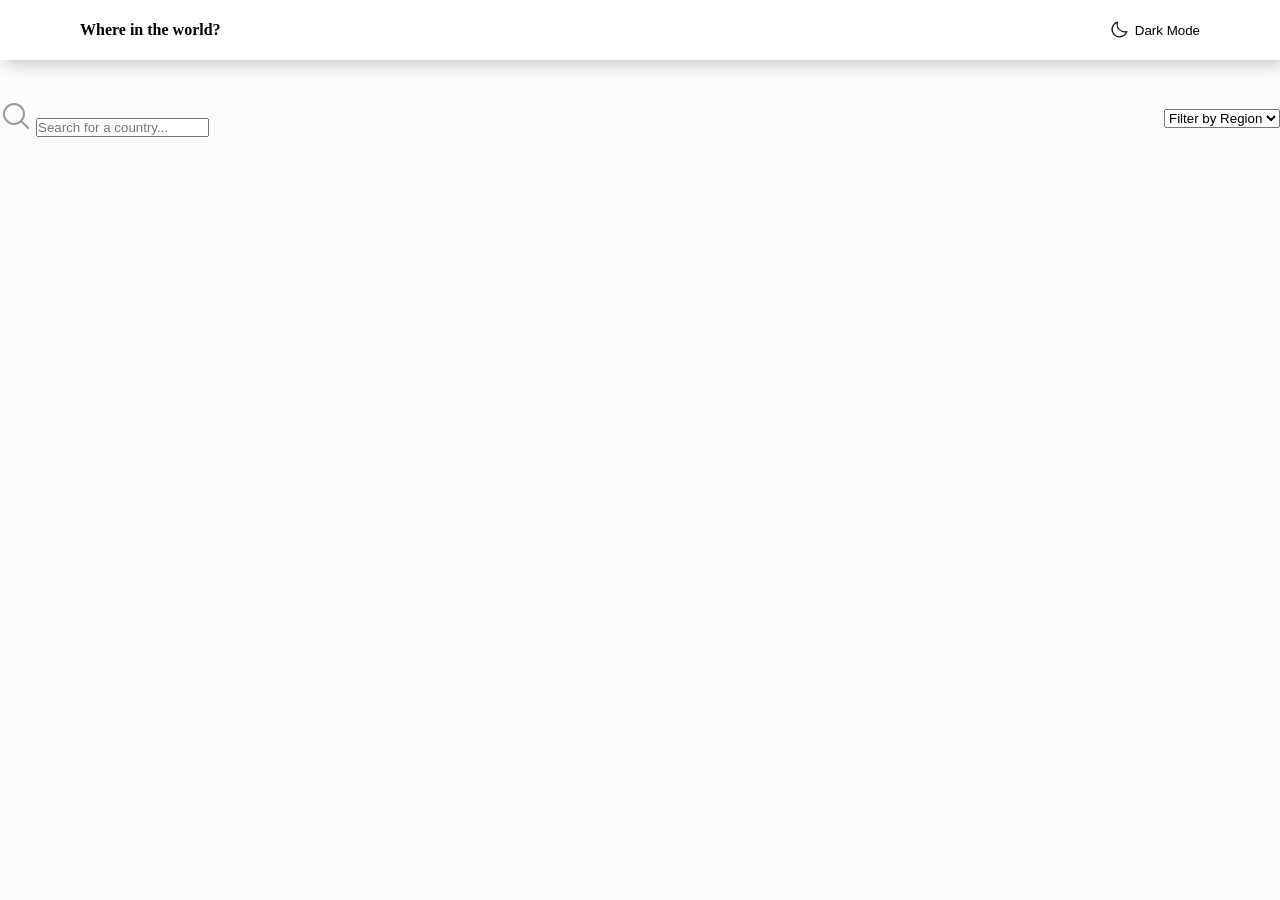
==== index.html @ cac48118 "first commit" ====
<!DOCTYPE html>
<html lang="en">
<head>
    <meta charset="UTF-8">
    <meta name="viewport" content="width=device-width, initial-scale=1.0">
    <link rel="stylesheet" href="styles.css">
    <title>Country Flag</title>
</head>
<body>
    <main class="main-container">
        <header class="header">
           <div class="logo">
            <p class="header-text">Where in the world?</p>
           </div> 

           <div class="toggle-btn-container">
           <button class="toggle-bg-btn">
            <img src="/assets/moon.svg" alt="Moon icon"
            class="moon-icon">
            <span>Dark Mode</span>
           </button>
            </div>
        </header>

        <section class="search-section">
            <div class="search-input">
                <img src="/assets/search-icon.svg" alt="search icon">
                <input type="text" placeholder="Search for a country...">
            </div>

            <label for=""></label>
            <select name="" id=""> 
            <option value="filter">Filter by Region</option>
             <option value="Africa">Africa</option>
            <option value="America">America</option>
            <option value="Asia">Asia</option>
            <option value="Europe">Europe</option>
            <option value="Oceanic">Oceanic</option>
            </select>
        </section>

    <section class="display-country">
        <div class="country">

        </div>
        <div class="country">
        
        </div>
        <div class="country">
        
        </div>
        <div class="country">
        
        </div>
    </section>
    </main>


    <script src="script.js"></script>
</body>
</html>
---- styles.css ----
* {
    margin: 0;
    padding: 0;
    box-sizing: border-box;
}

/* @import url('https://fonts.googleapis.com/css2?family=Nunito+Sans:ital,opsz,wght@0,6..12,200..1000;1,6..12,200..1000&display=swap'); */


:root {
   --Blue900-DarkModeElements: hsl(209, 23%, 22%);
   --Blue950-DarkModeBackground: hsl(207, 26%, 17%);
   --Grey950LightModeText: hsl(200, 15%, 8%);
   --Grey400LightModeInput: hsl(0, 0%, 50%);
   --Grey50LightModeBackground: hsl(0, 0%, 99%);
   --WhiteDarkModeTextLightModeElements: hsl(0, 0%, 100%);
   --HomePageFontSize: 14px;
   --HomePageFontSize: 16px;
   --FontWeights1: 300;
    --FontWeights1: 300;
    --FontWeights1: 600;    
    --FontWeights1: 800;
     --MainFont: "Nunito Sans";
}

body {
    max-width: 1440px;
    width: 100%;
    background-color: var(--Grey50LightModeBackground)
}

.header {
    display: flex;
    justify-content: space-between;
    align-items: center;
    height: 60px;
    background-color: var(--WhiteDarkModeTextLightModeElements);
    box-shadow: 5px 5px 15px 0px rgba(0, 0, 0, 0.20);

}

.header-text {
    font-family: var(--MainFont);
    font-weight: bold;
    margin-left: 80px;
}

.toggle-bg-btn {
    background-color: transparent;
    border: none;
    display: flex;
    align-items: center;display: flex;
    align-items: center;
    gap: 6px;
    margin-right: 80px;
}

.moon-icon {
    width: 20px;
}

.search-section {
    display: flex;
    justify-content: space-between;
    align-items: center;
    margin-top: 40px;
}
/* 

[Font Awesome](https: //fontawesome.com)
    - [IcoMoon](https: //icomoon.io)
    - [Ionicons](https: //ionicons.com)
     Mobile: 375px 
     - Desktop: 144

*/
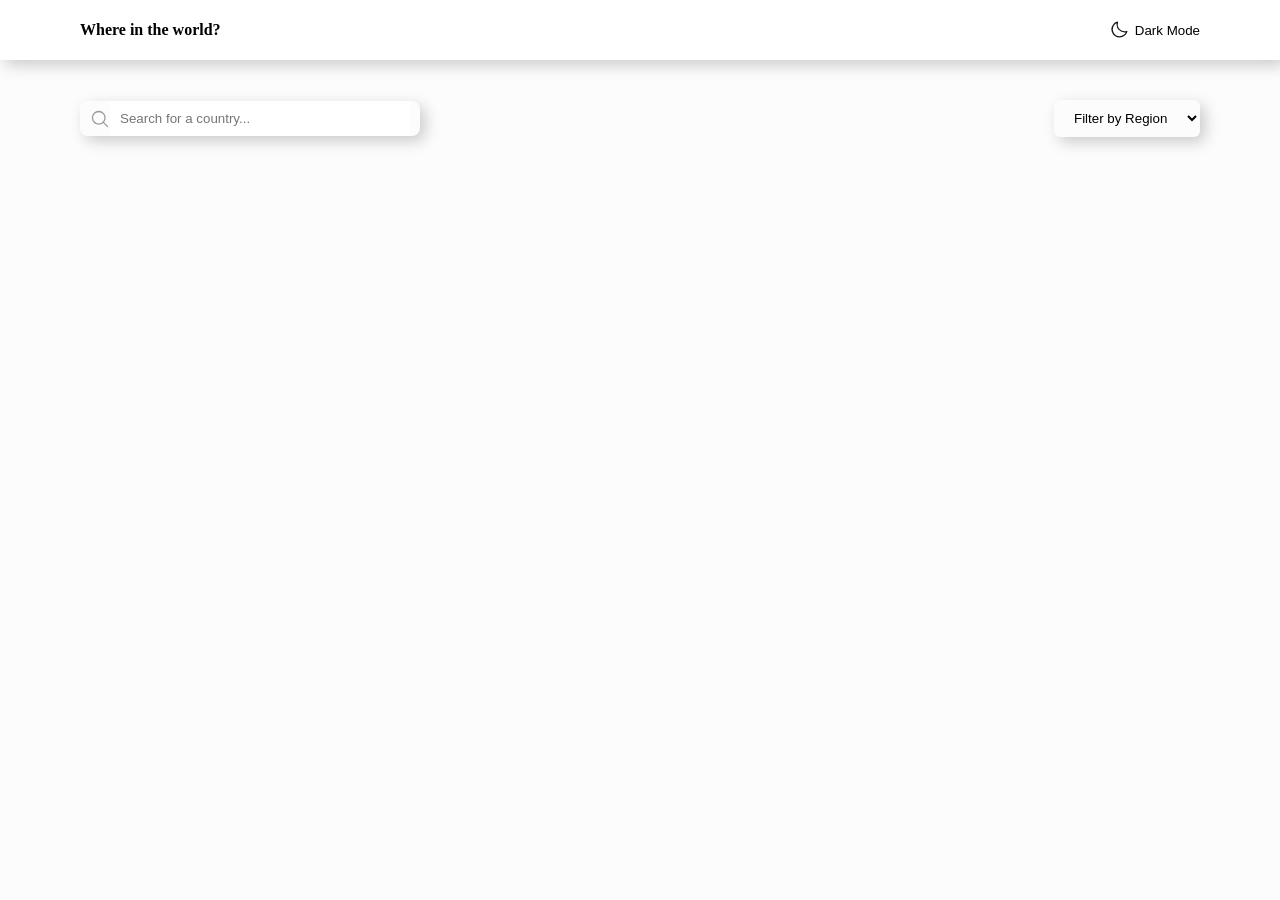
==== commit a2fa5754: "add styles to search input" ====
--- a/index.html
+++ b/index.html
@@ -28,8 +28,7 @@
                 <input type="text" placeholder="Search for a country...">
             </div>
 
-            <label for=""></label>
-            <select name="" id=""> 
+            <select name="country" id="select"> 
             <option value="filter">Filter by Region</option>
              <option value="Africa">Africa</option>
             <option value="America">America</option>
@@ -41,16 +40,16 @@
 
     <section class="display-country">
         <div class="country">
-
-        </div>
-        <div class="country">
         
         </div>
         <div class="country">
-        
+              
         </div>
         <div class="country">
-        
+      
+        </div>
+        <div class="country">
+  
         </div>
     </section>
     </main>
--- a/styles.css
+++ b/styles.css
@@ -26,7 +26,7 @@
 body {
     max-width: 1440px;
     width: 100%;
-    background-color: var(--Grey50LightModeBackground)
+    background-color: var(--Grey50LightModeBackground);
 }
 
 .header {
@@ -53,6 +53,7 @@
     align-items: center;
     gap: 6px;
     margin-right: 80px;
+    cursor: pointer;
 }
 
 .moon-icon {
@@ -64,13 +65,62 @@
     justify-content: space-between;
     align-items: center;
     margin-top: 40px;
+    margin: 40px 80px;
+}
+
+.search-input {
+    background-color: var(--Grey50LightModeBackground);
+    display: flex;
+    align-items: center;
+    padding: 0 10px;
+    box-shadow: 5px 5px 15px 0px rgba(0, 0, 0, 0.20);
+    border-radius: 8px;
+    border: none;
+}
+
+.search-input:active {
+    outline: none;
+    background: transparent;
+    box-shadow: none;
+}
+
+.search-input > input {
+    border: none;
+    padding: 10px;
+    min-width: 300px;
+    width: 100%;
+}
+
+.search-input > img {
+   width: 20px;
+}
+
+#select {
+    background-color: var(--Grey50LightModeBackground);
+    border: none;
+    padding: 10px 16px;
+    box-shadow: 5px 5px 15px 0px rgba(0, 0, 0, 0.20);
+    border-radius: 6px;
+}
+
+.display-country {
+    display: grid;
+    grid-template-columns: repeat(4 , 1fr);
+    gap: 40px;
+    margin: 40px 80px;
+}
+
+.country {
+    background-color: blue;
+    width: fit-content;
+    height: fit-content;
+    box-shadow: 5px 5px 15px 0px rgba(0, 0, 0, 0.20);
 }
 /* 
 
-[Font Awesome](https: //fontawesome.com)
-    - [IcoMoon](https: //icomoon.io)
-    - [Ionicons](https: //ionicons.com)
+
+
      Mobile: 375px 
-     - Desktop: 144
+
 
 */
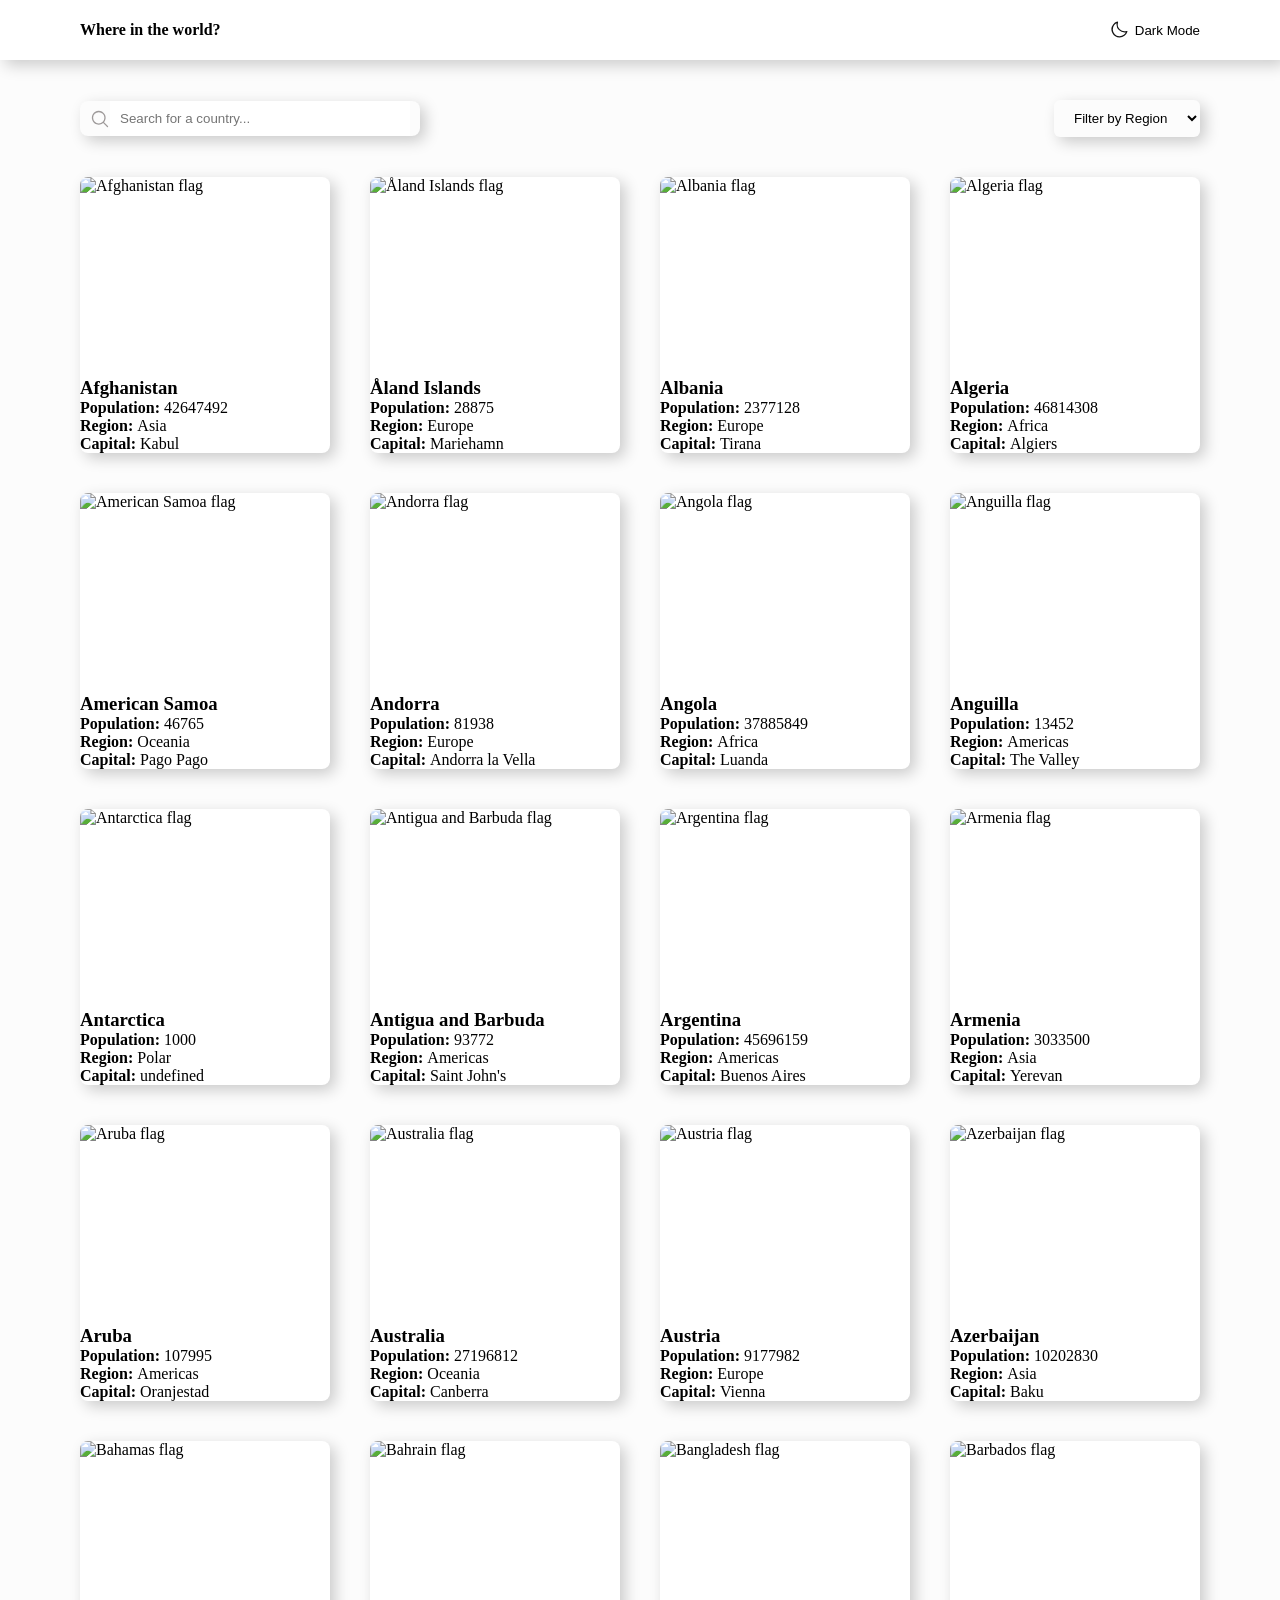
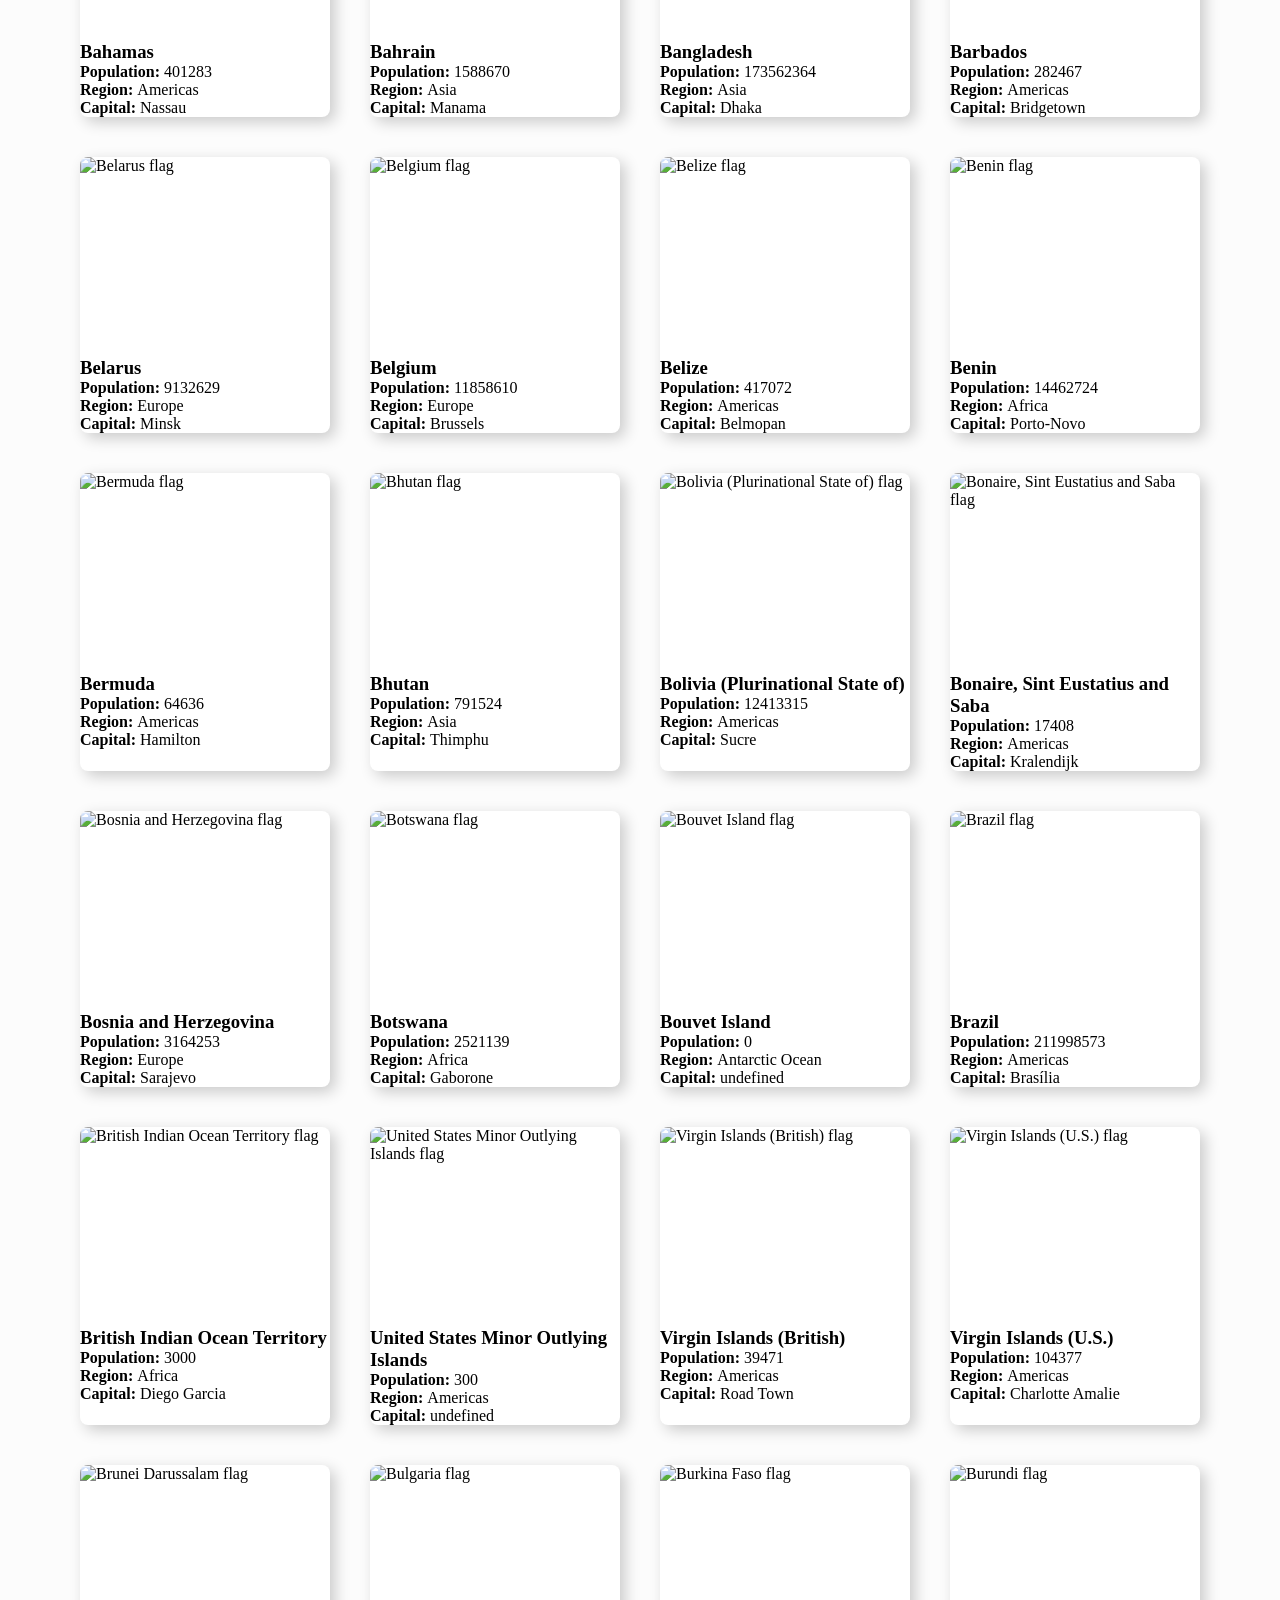
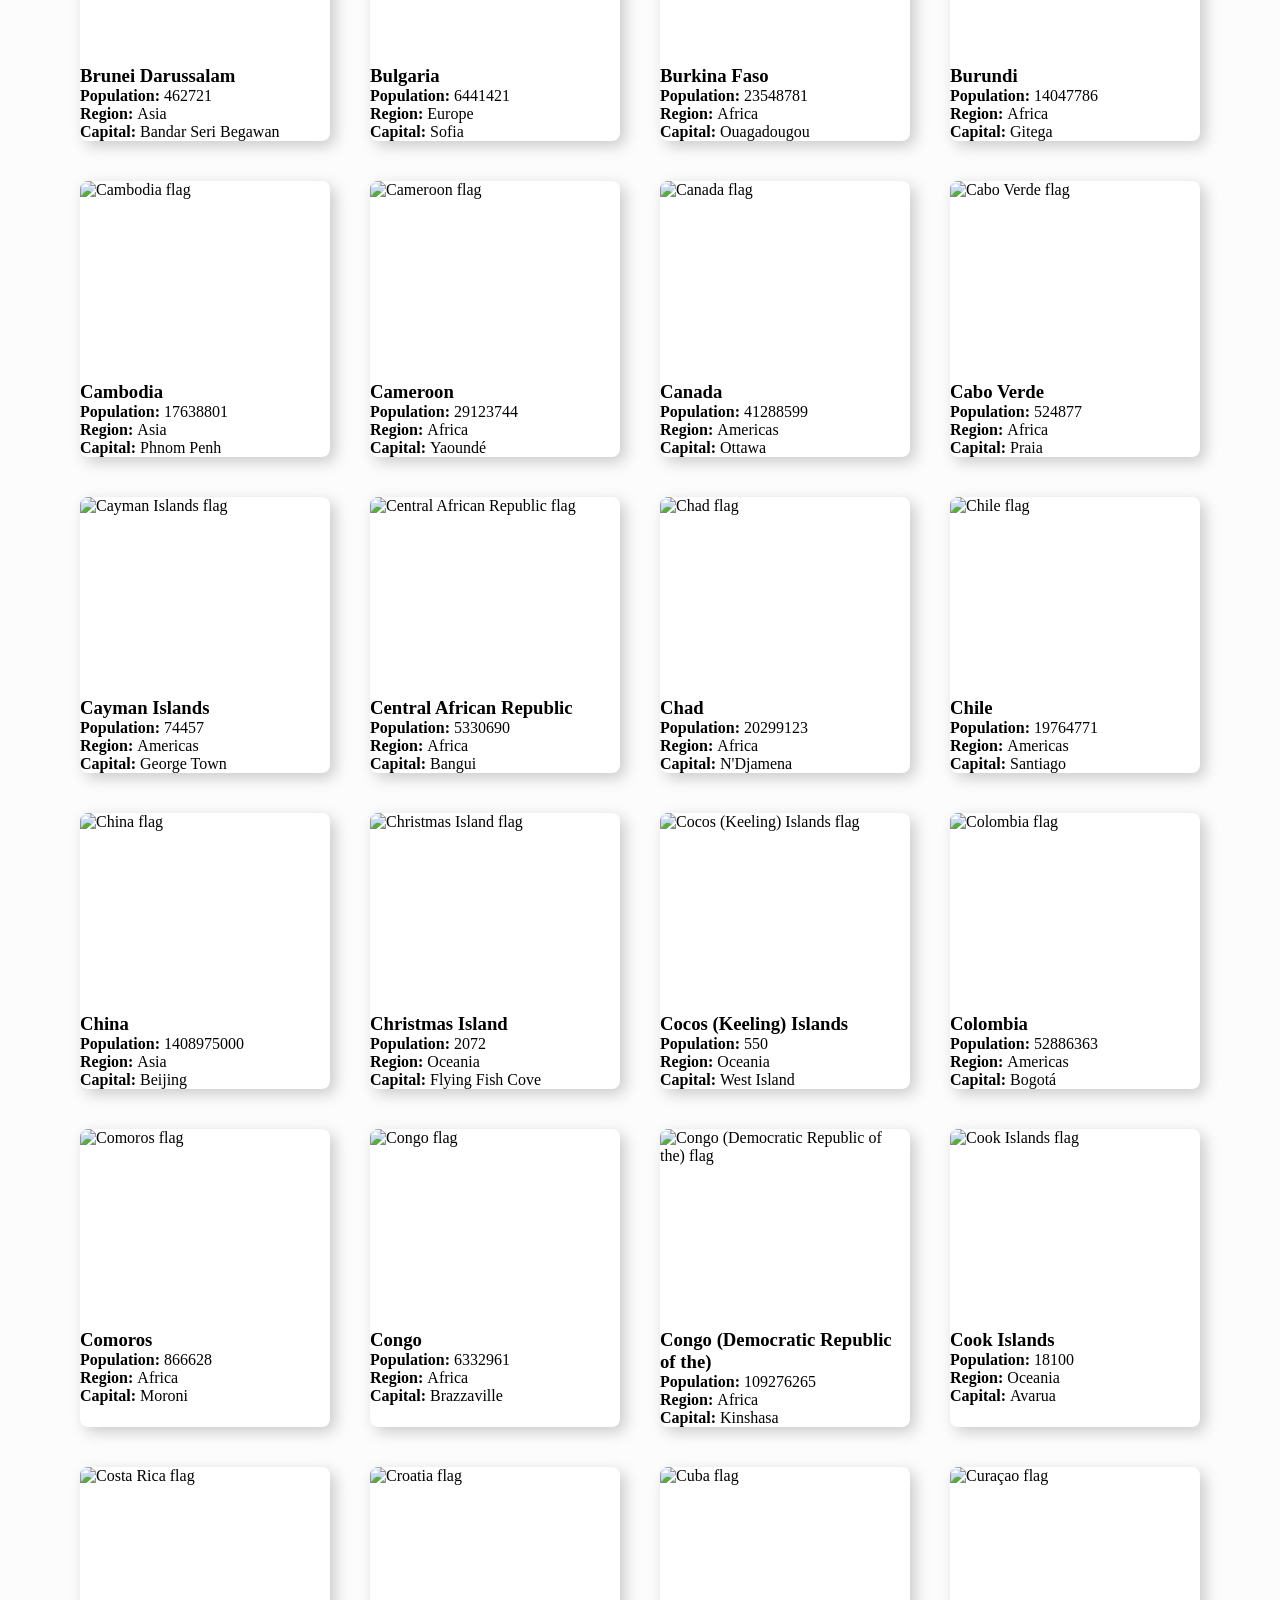
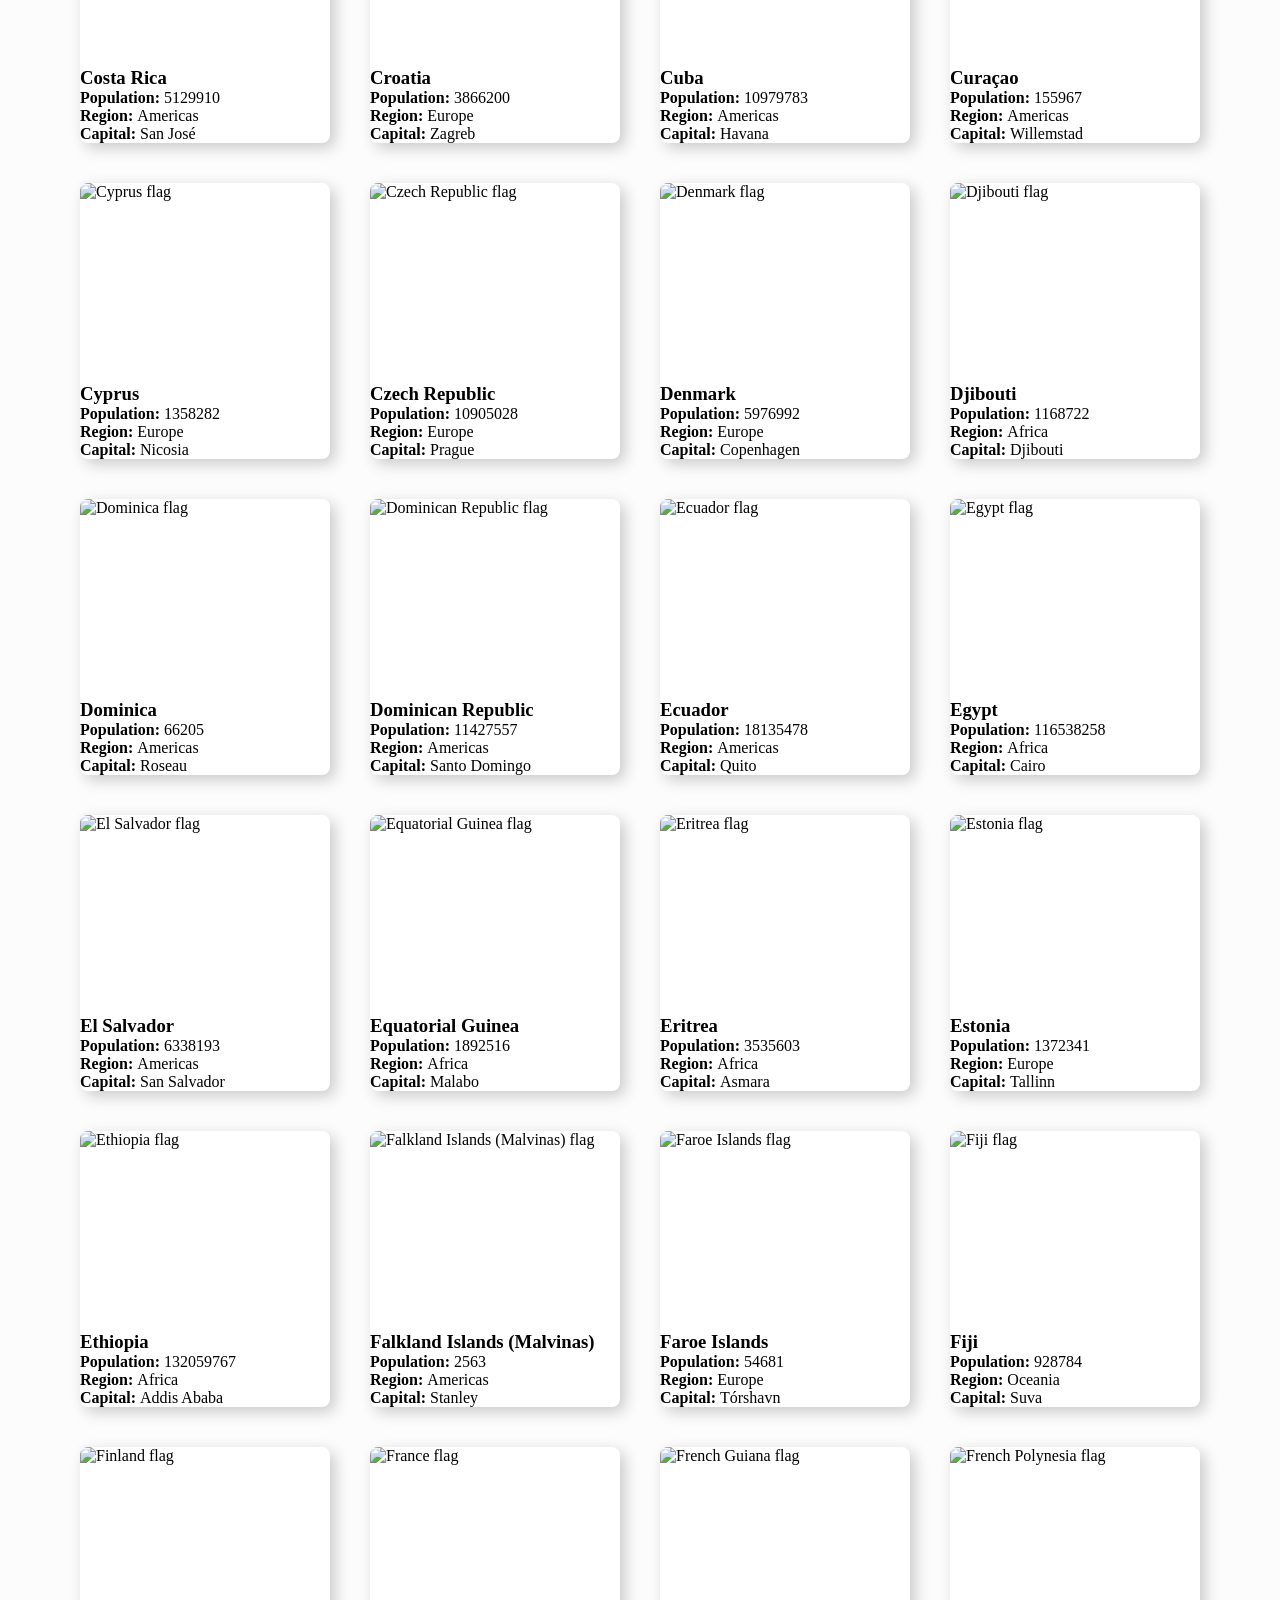
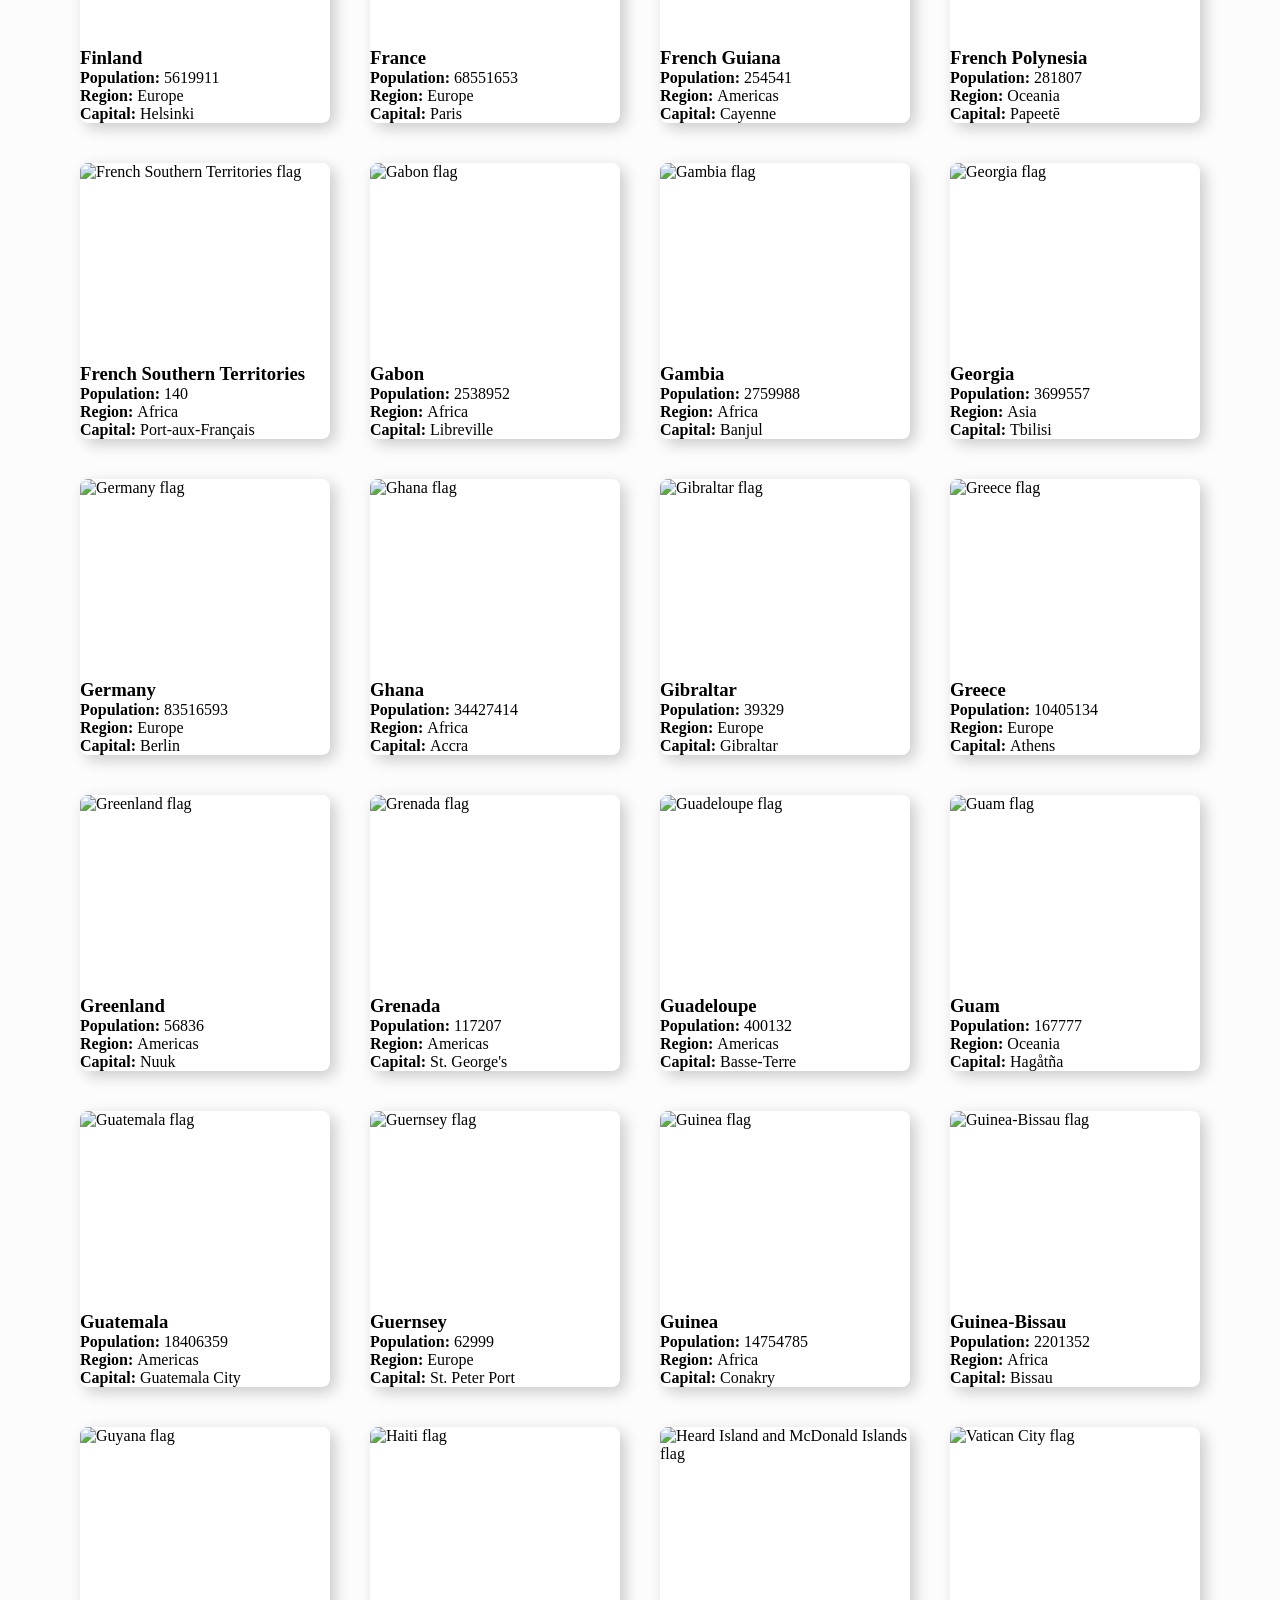
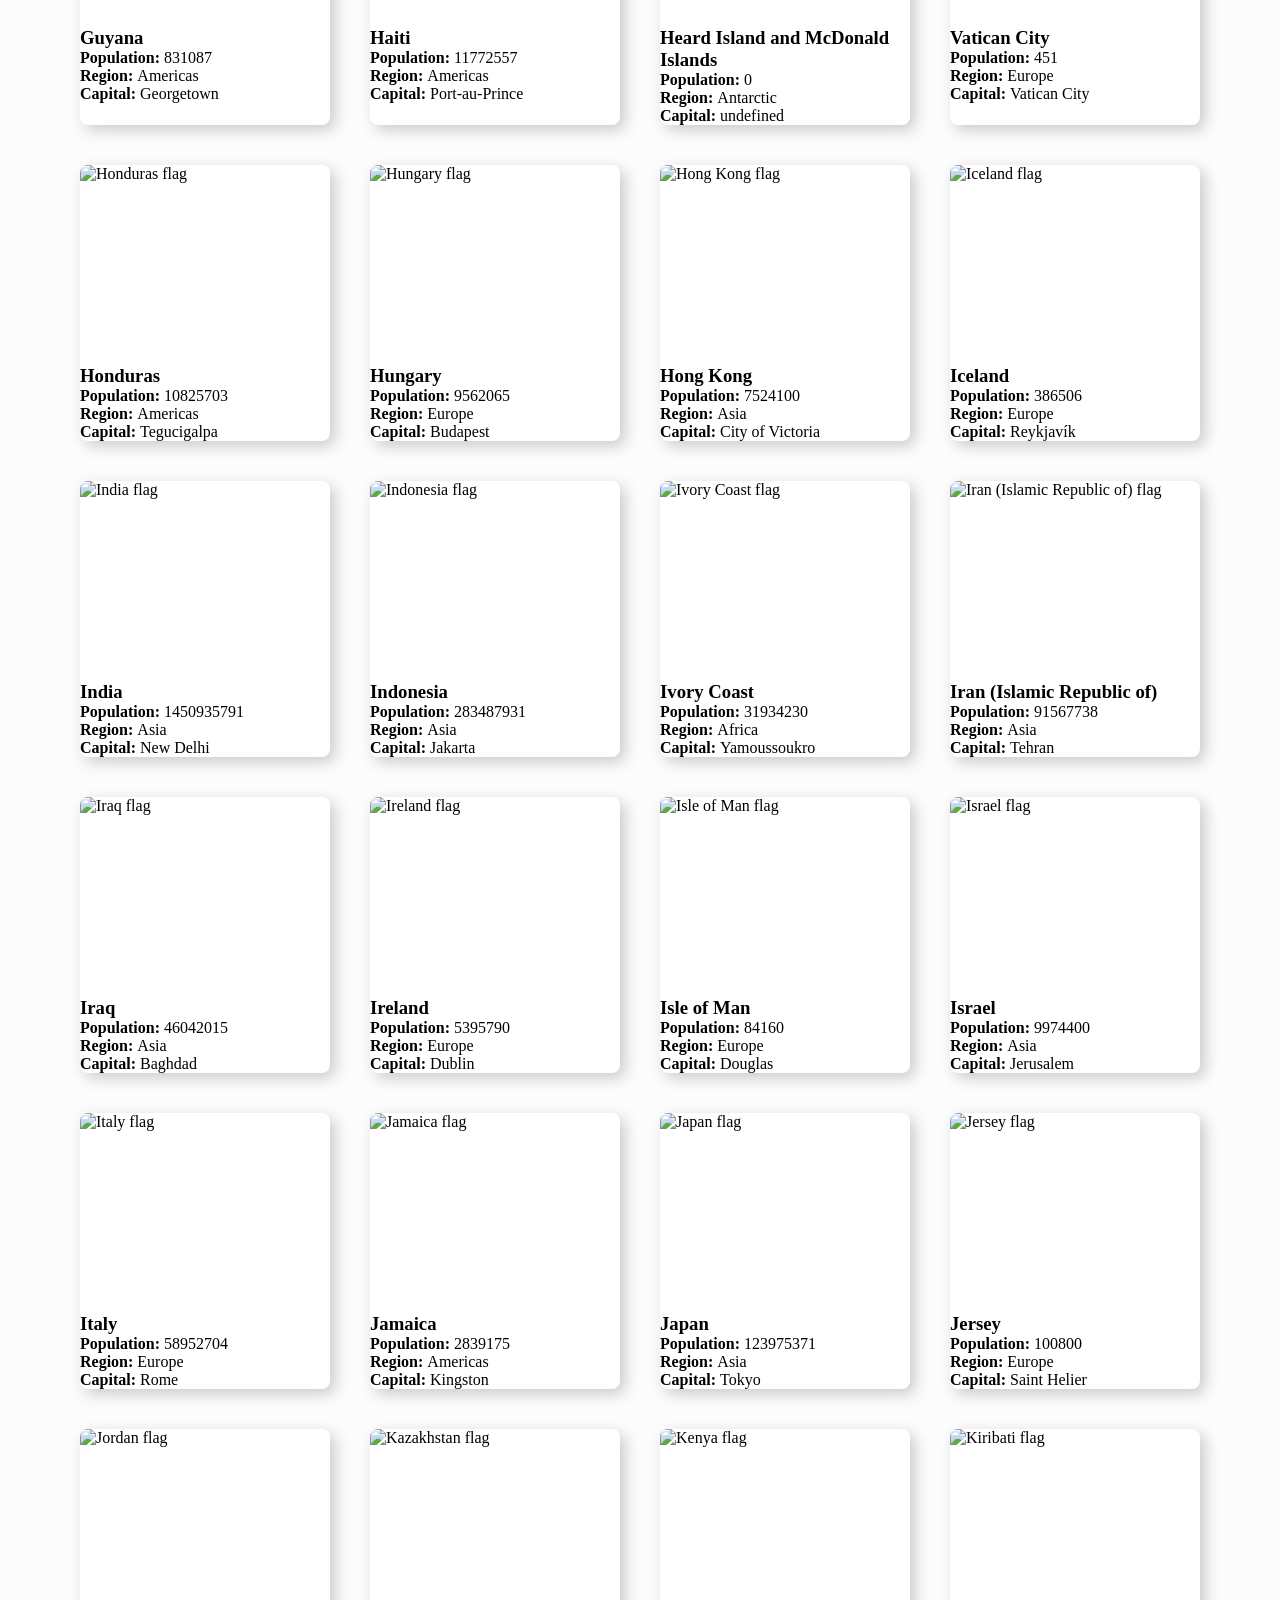
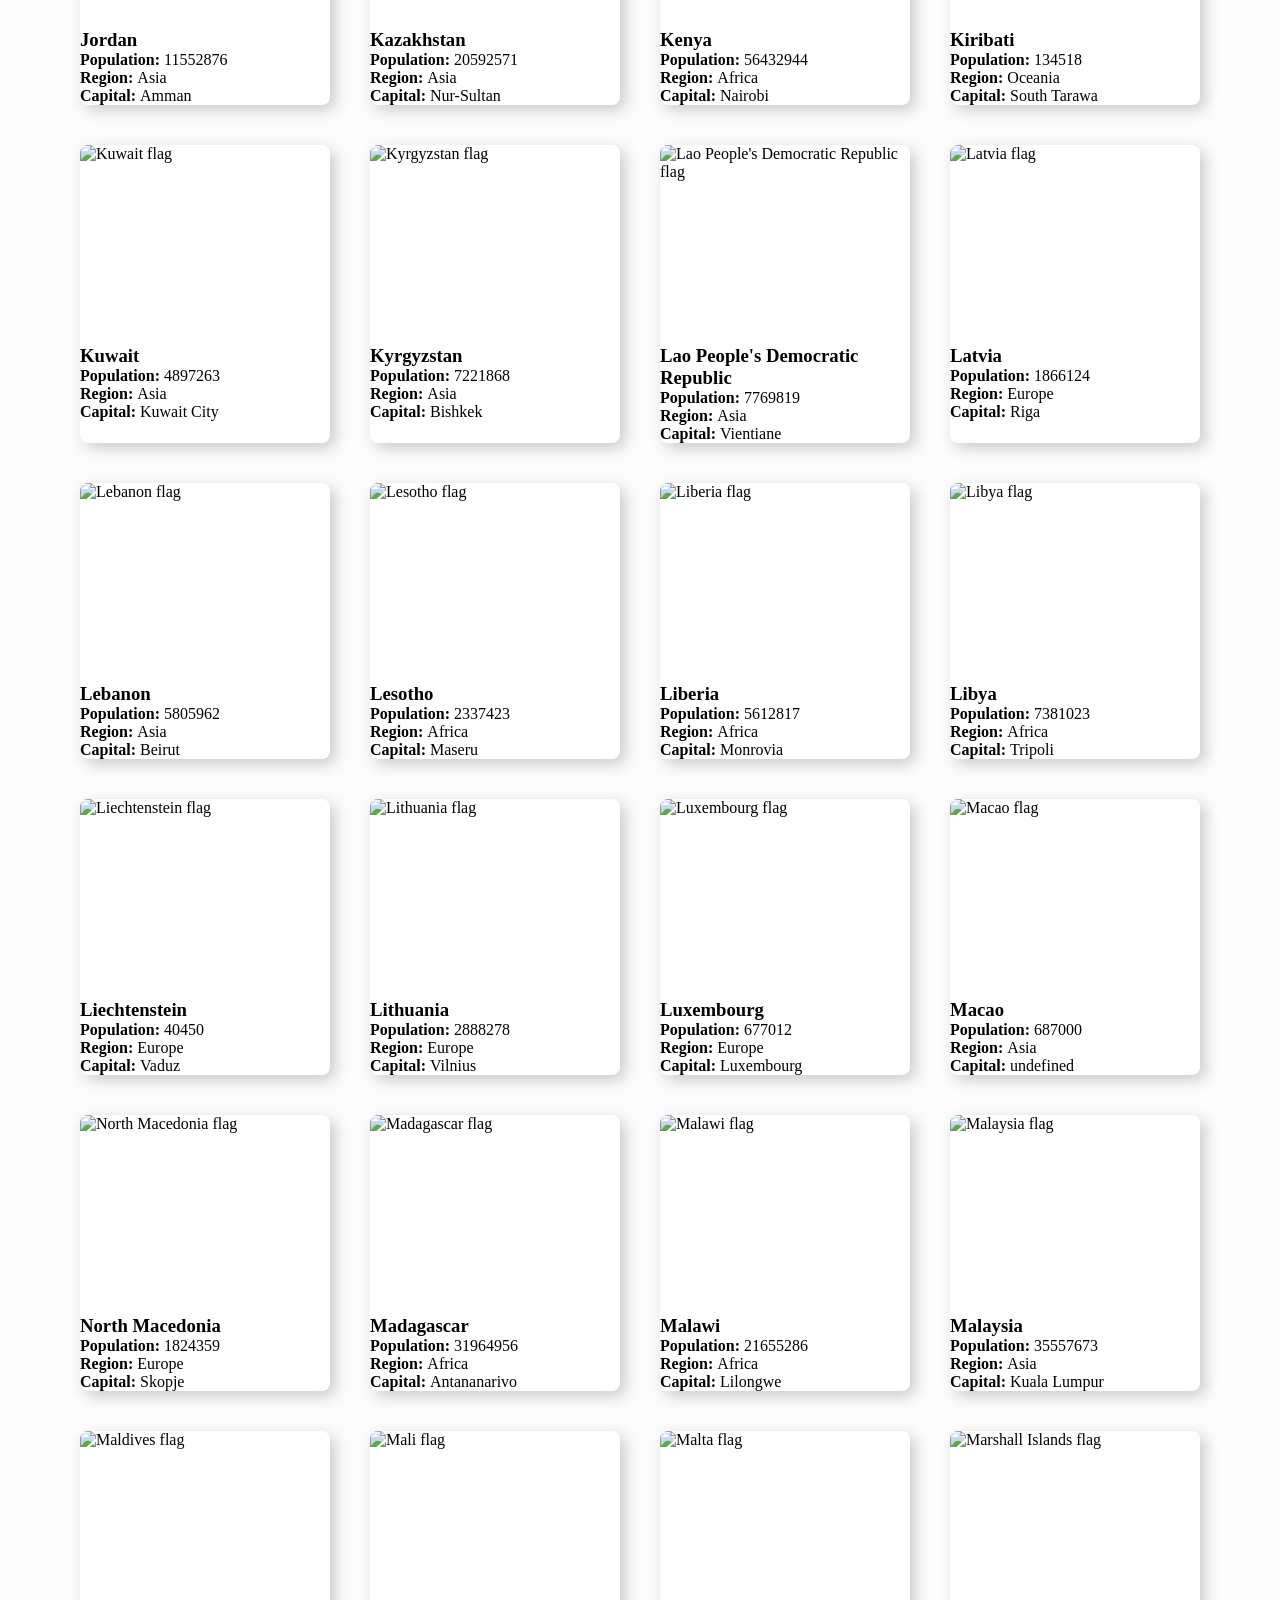
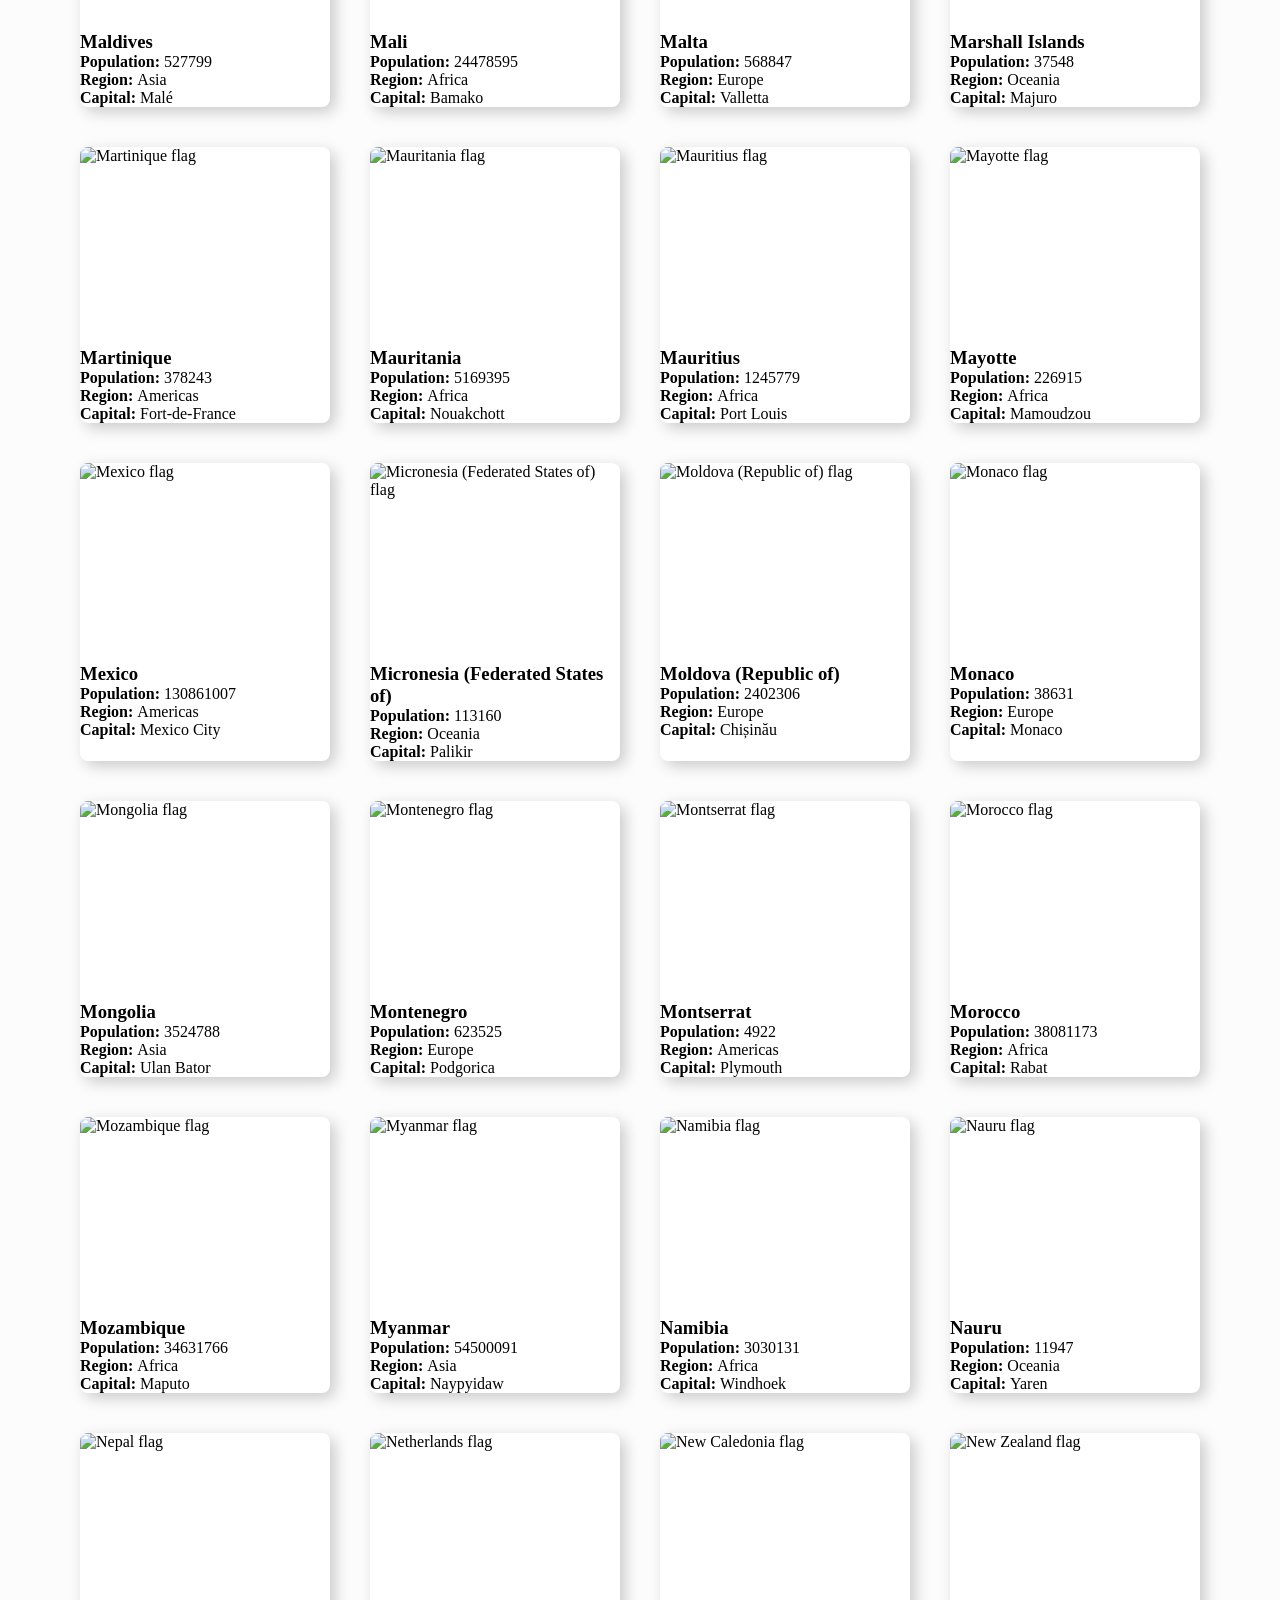
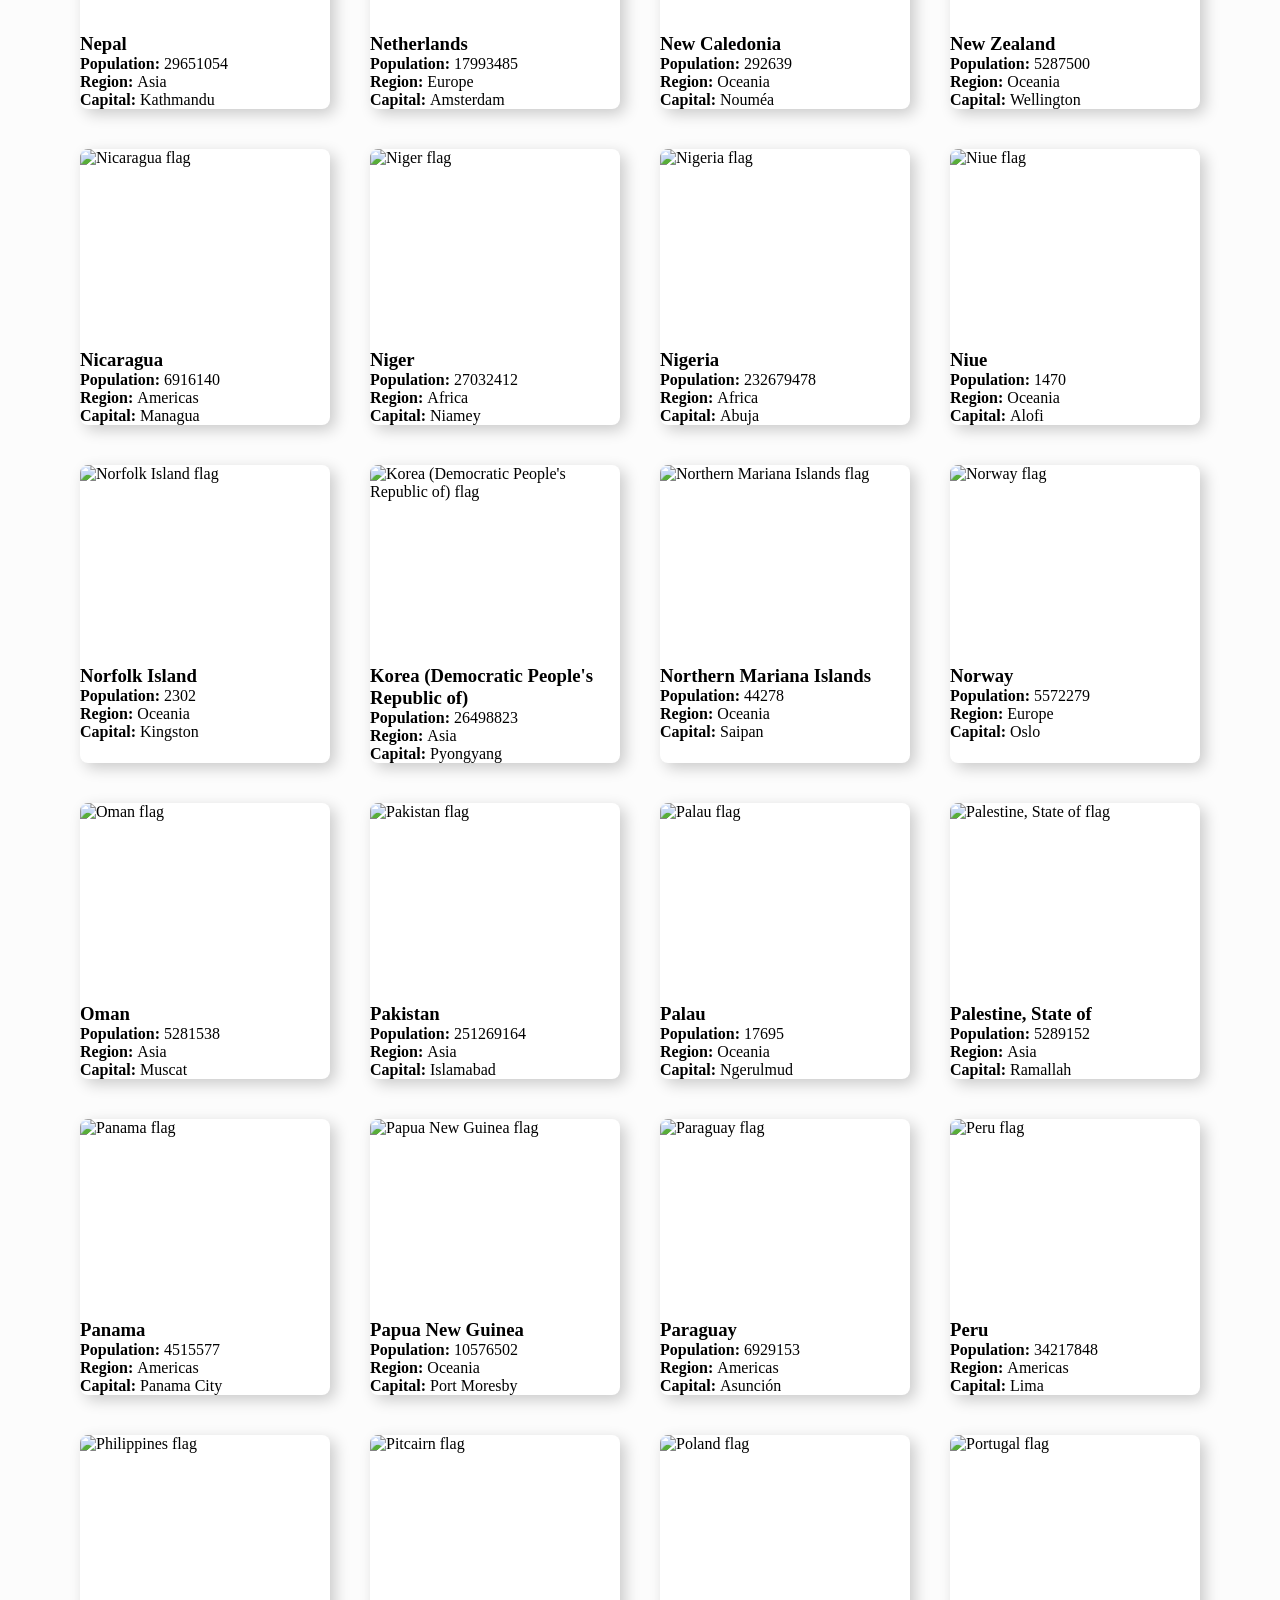
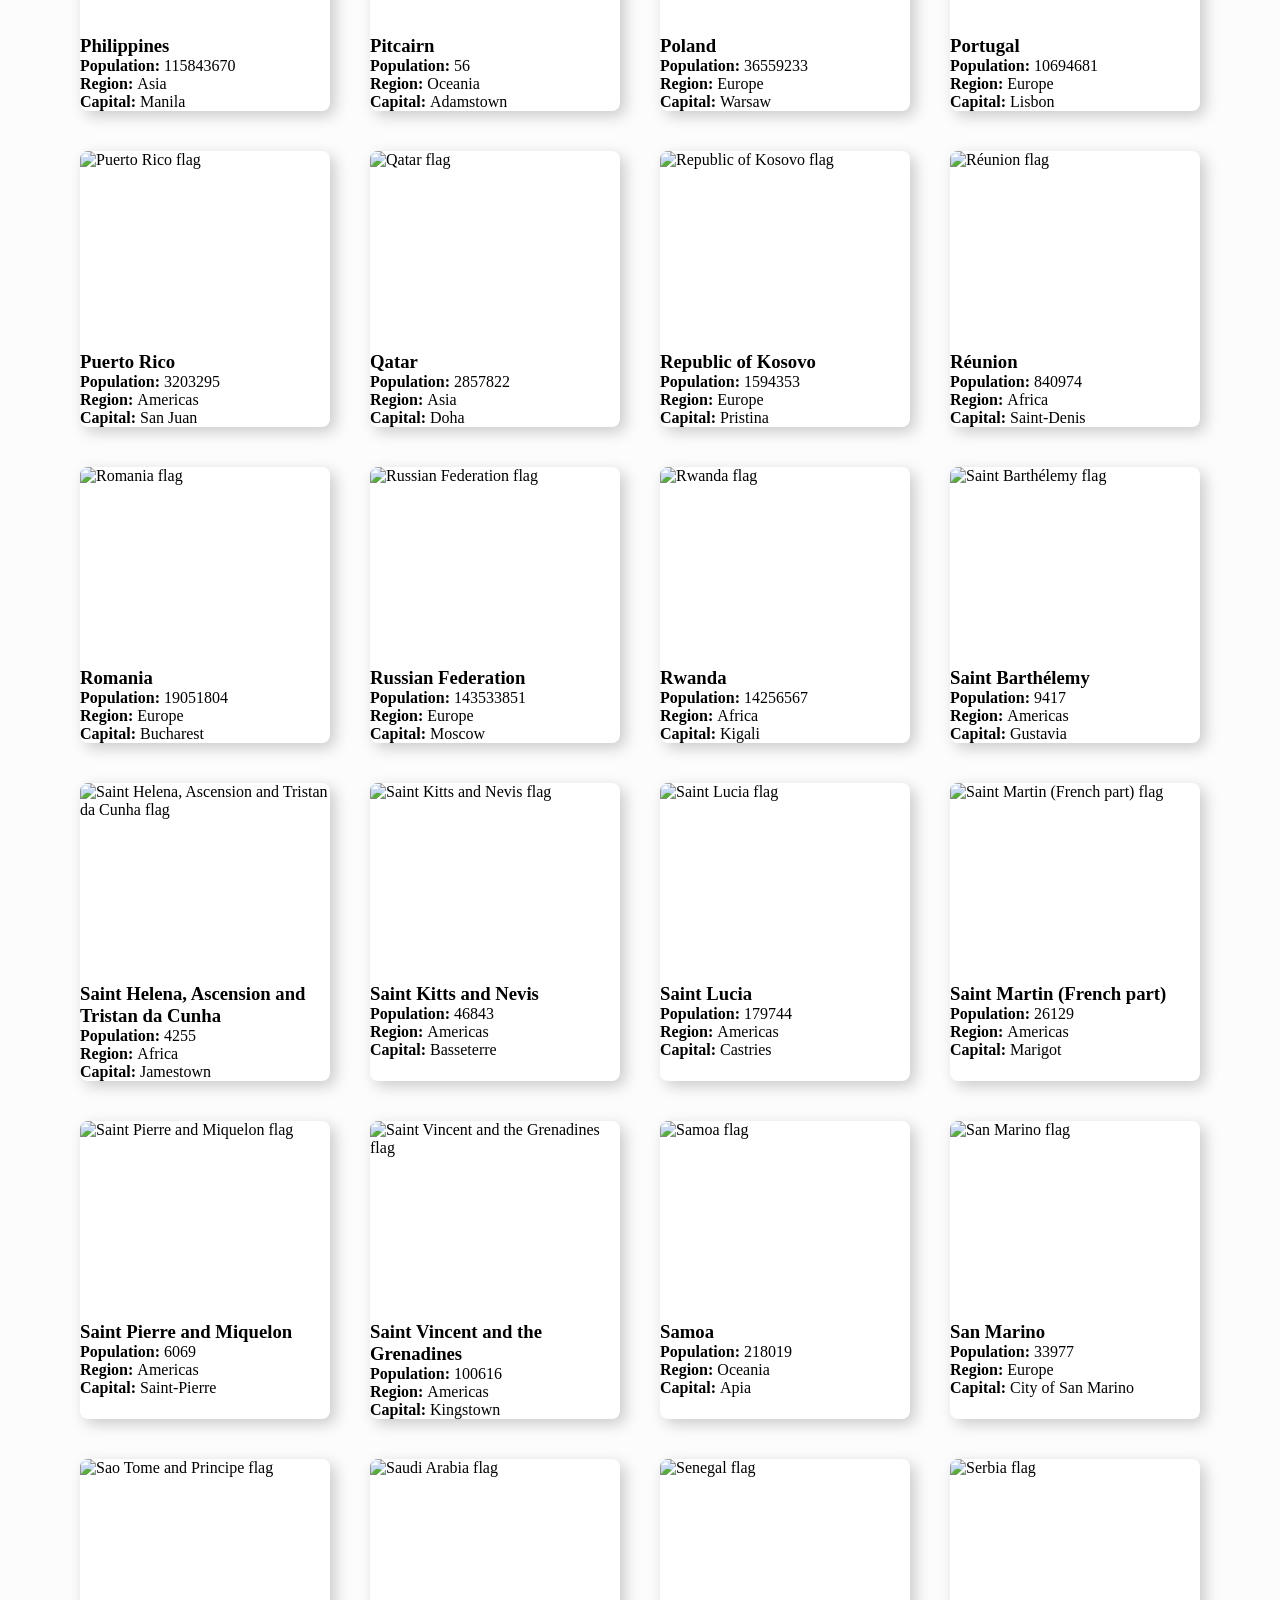
==== commit 82f6326a: "implement filter functionality but has few bug" ====
--- a/index.html
+++ b/index.html
@@ -23,12 +23,12 @@
         </header>
 
         <section class="search-section">
-            <div class="search-input">
+            <div class="search-input-container">
                 <img src="/assets/search-icon.svg" alt="search icon">
-                <input type="text" placeholder="Search for a country...">
+                <input type="text" class="search-input" placeholder="Search for a country...">
             </div>
 
-            <select name="country" id="select"> 
+        <select name="country" id="region-select" class="region-select"> 
             <option value="filter">Filter by Region</option>
              <option value="Africa">Africa</option>
             <option value="America">America</option>
@@ -39,22 +39,11 @@
         </section>
 
     <section class="display-country">
-        <div class="country">
-        
-        </div>
-        <div class="country">
-              
-        </div>
-        <div class="country">
-      
-        </div>
-        <div class="country">
-  
-        </div>
+       
     </section>
     </main>
 
 
-    <script src="script.js"></script>
+    <script type="module" src="script.js"></script>
 </body>
 </html>
--- a/styles.css
+++ b/styles.css
@@ -23,6 +23,13 @@
      --MainFont: "Nunito Sans";
 }
 
+.dark-mode {
+    --Blue900-DarkModeElements: hsl(209, 23%, 22%);
+   background-color: var(--Blue950-DarkModeBackground);
+   color: var(--WhiteDarkModeTextLightModeElements)
+}
+
+
 body {
     max-width: 1440px;
     width: 100%;
@@ -43,6 +50,7 @@
     font-family: var(--MainFont);
     font-weight: bold;
     margin-left: 80px;
+    color: var();
 }
 
 .toggle-bg-btn {
@@ -68,7 +76,7 @@
     margin: 40px 80px;
 }
 
-.search-input {
+.search-input-container {
     background-color: var(--Grey50LightModeBackground);
     display: flex;
     align-items: center;
@@ -84,37 +92,56 @@
     box-shadow: none;
 }
 
-.search-input > input {
+.search-input-container > input {
     border: none;
     padding: 10px;
     min-width: 300px;
     width: 100%;
 }
 
-.search-input > img {
+.search-input-container > img {
    width: 20px;
 }
 
-#select {
+.region-select {
     background-color: var(--Grey50LightModeBackground);
     border: none;
     padding: 10px 16px;
     box-shadow: 5px 5px 15px 0px rgba(0, 0, 0, 0.20);
     border-radius: 6px;
+    webkit-appearance: none;
+    moz-appearance: none;
+    /* appearance: none; */
+
 }
 
-.display-country {
+.display-country{
     display: grid;
     grid-template-columns: repeat(4 , 1fr);
     gap: 40px;
     margin: 40px 80px;
 }
 
-.country {
-    background-color: blue;
-    width: fit-content;
-    height: fit-content;
+.countries-result {
+    border-radius: 8px;
+    max-width: 300px;
+    width: 100%;
+    max-height: fit-content;
+    overflow: hidden;
+    background-color: var(--WhiteDarkModeTextLightModeElements);
     box-shadow: 5px 5px 15px 0px rgba(0, 0, 0, 0.20);
+}
+
+.countries-result .country-flag {
+    width: 100%;
+    object-fit: cover;
+    display: block;
+}
+
+.country-flag {
+    width: 100%;
+    height: 200px;
+    object-fit: cover;
 }
 /* 
 
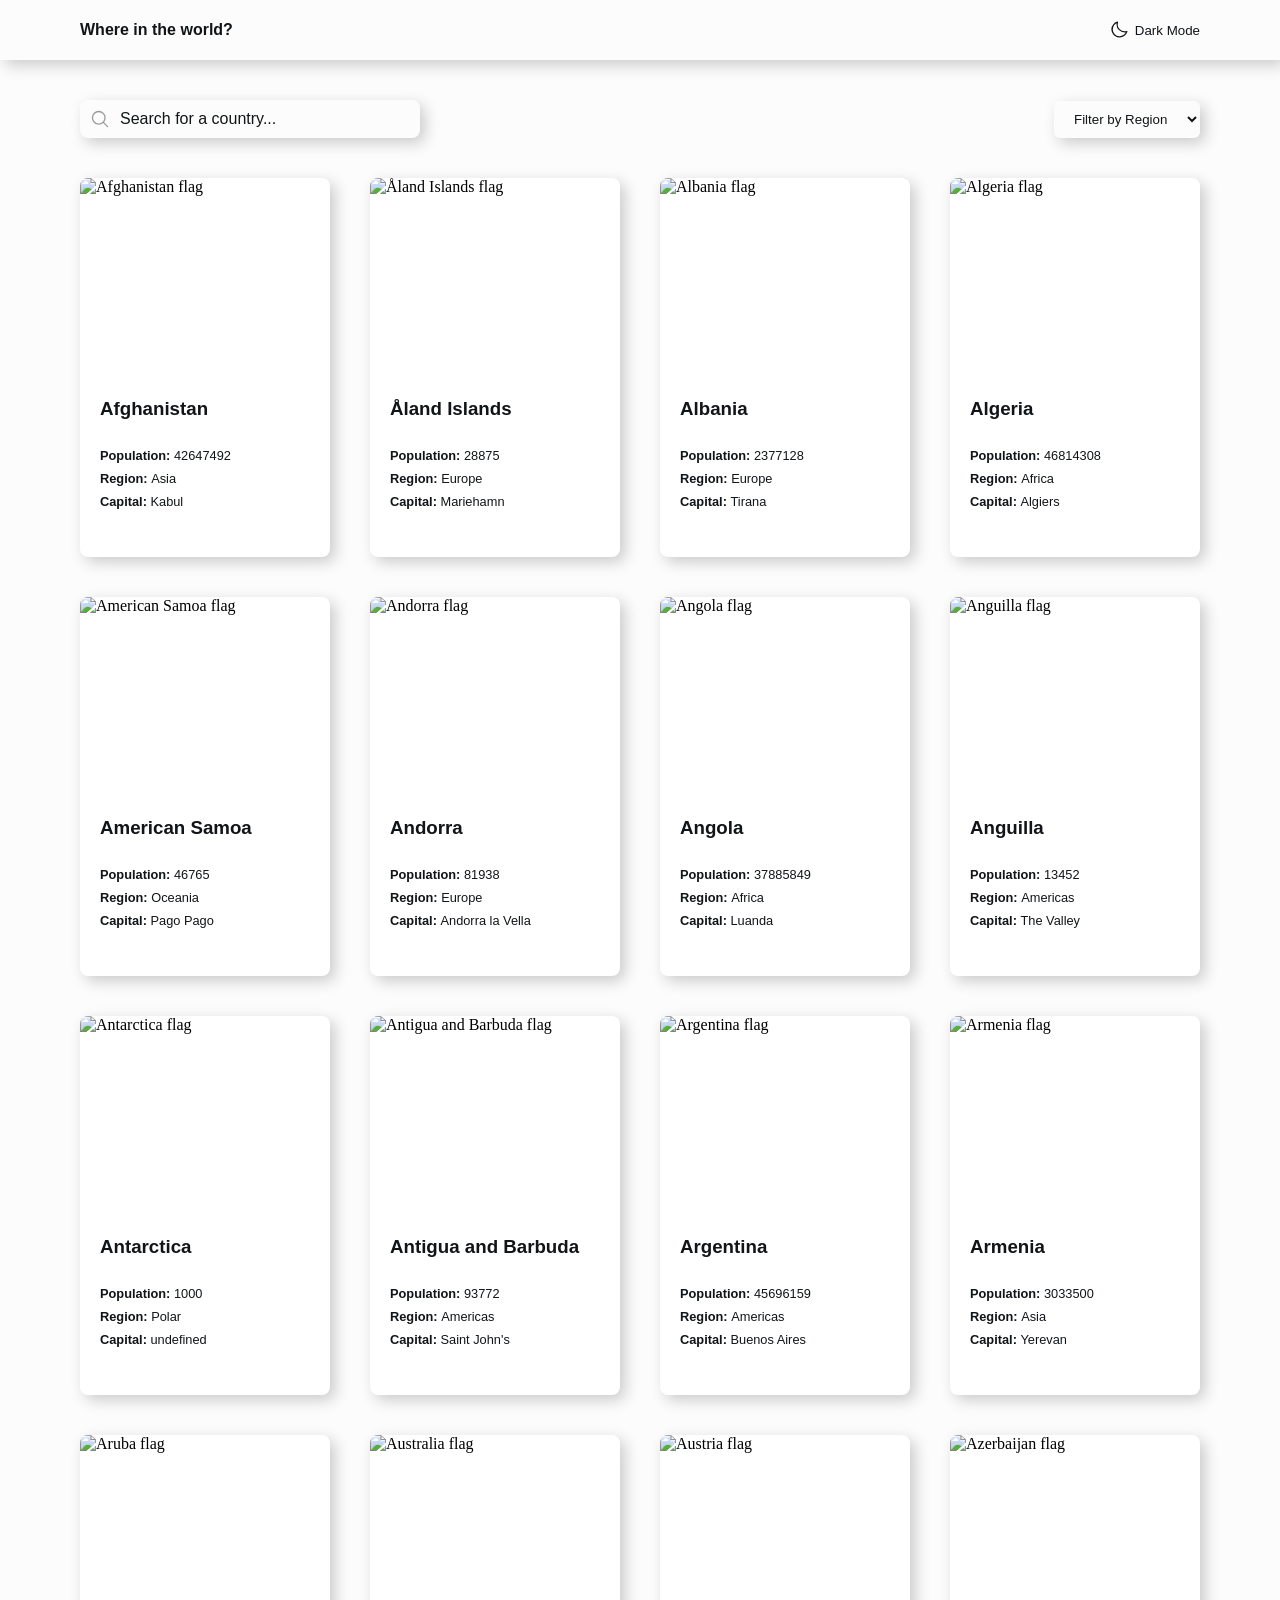
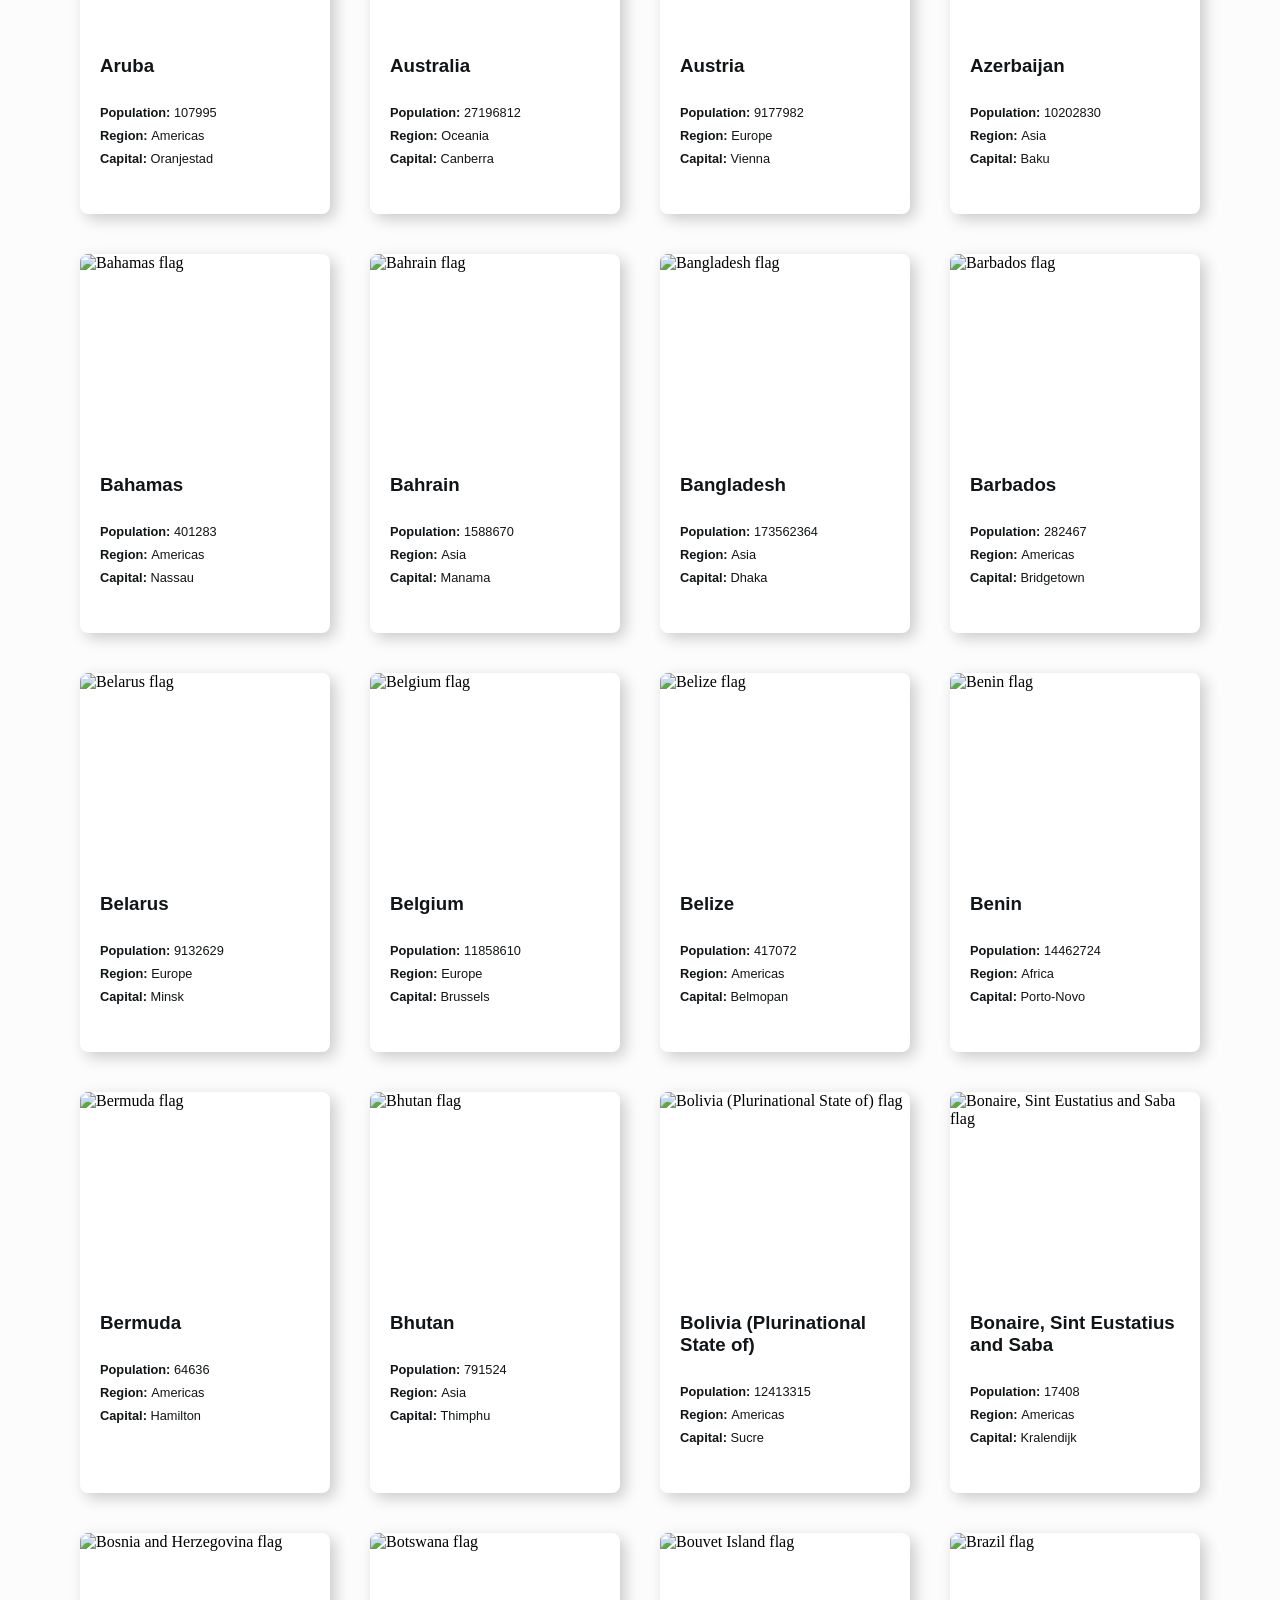
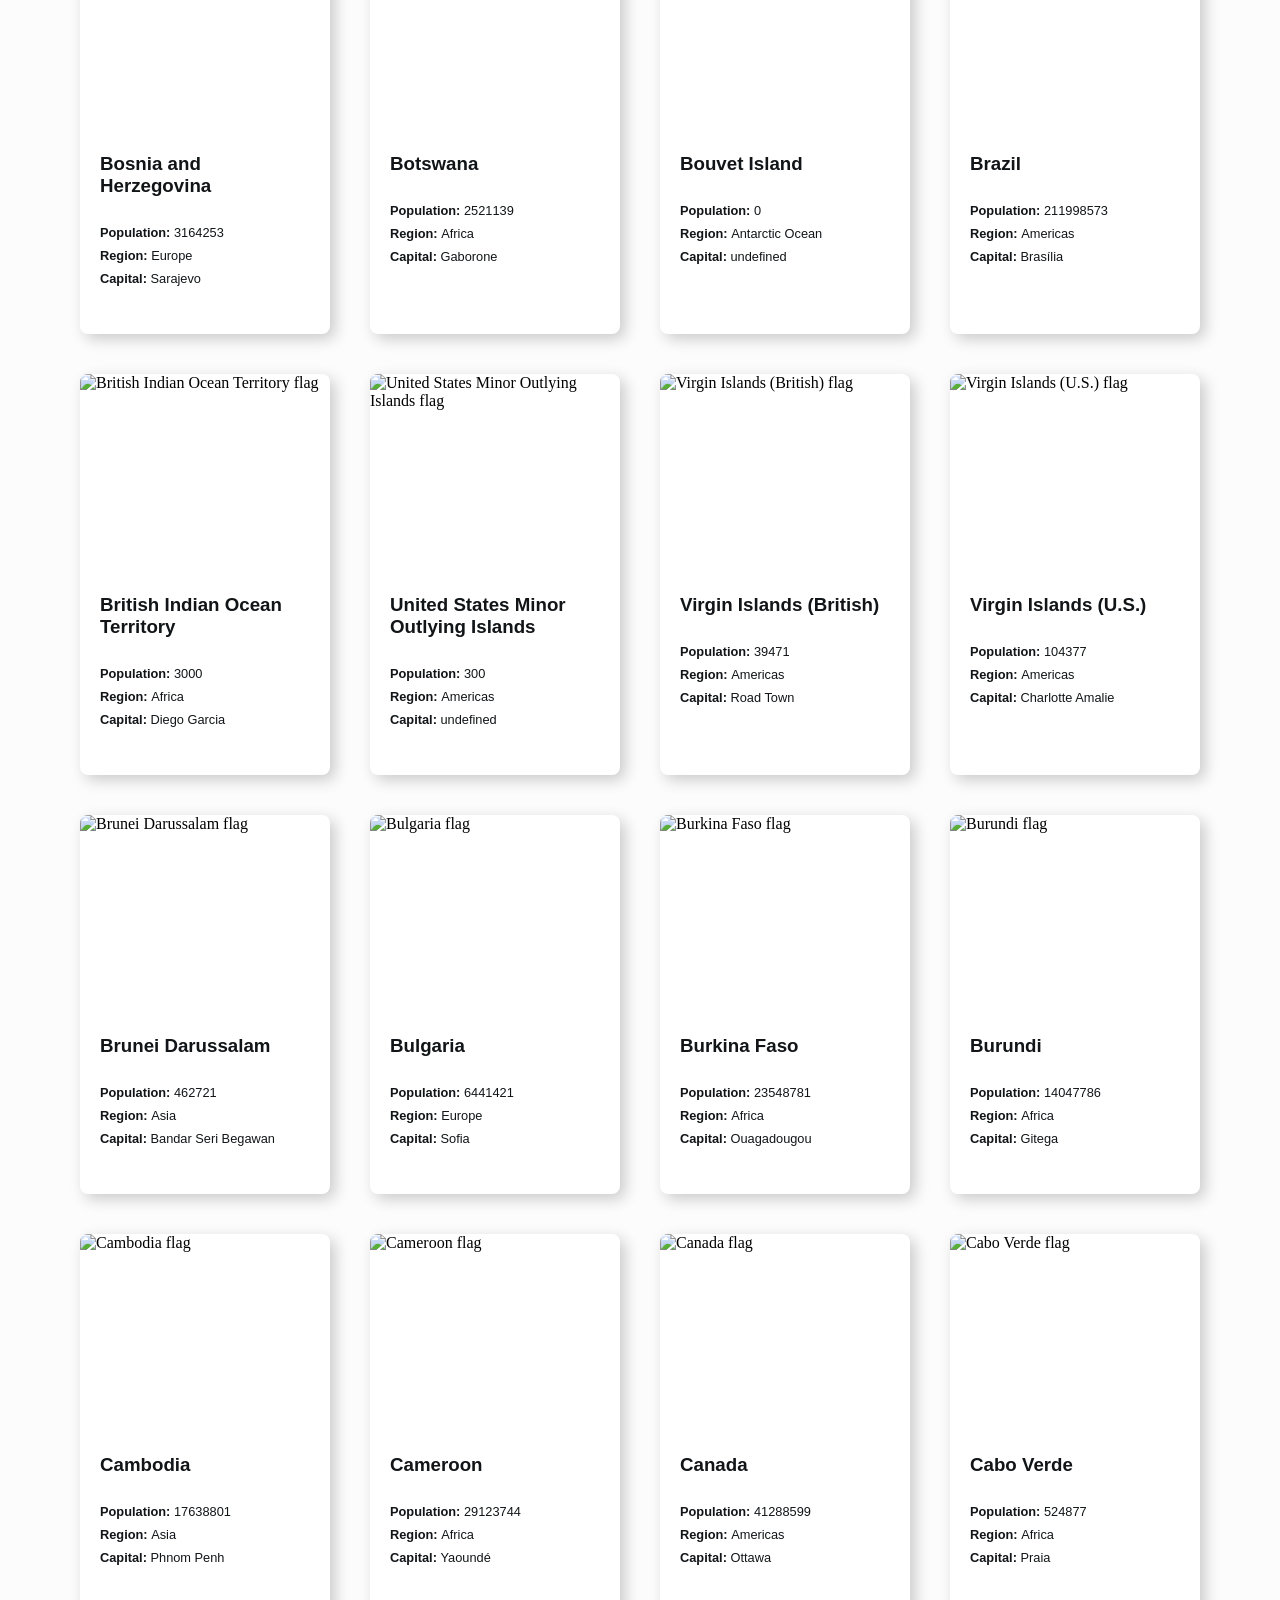
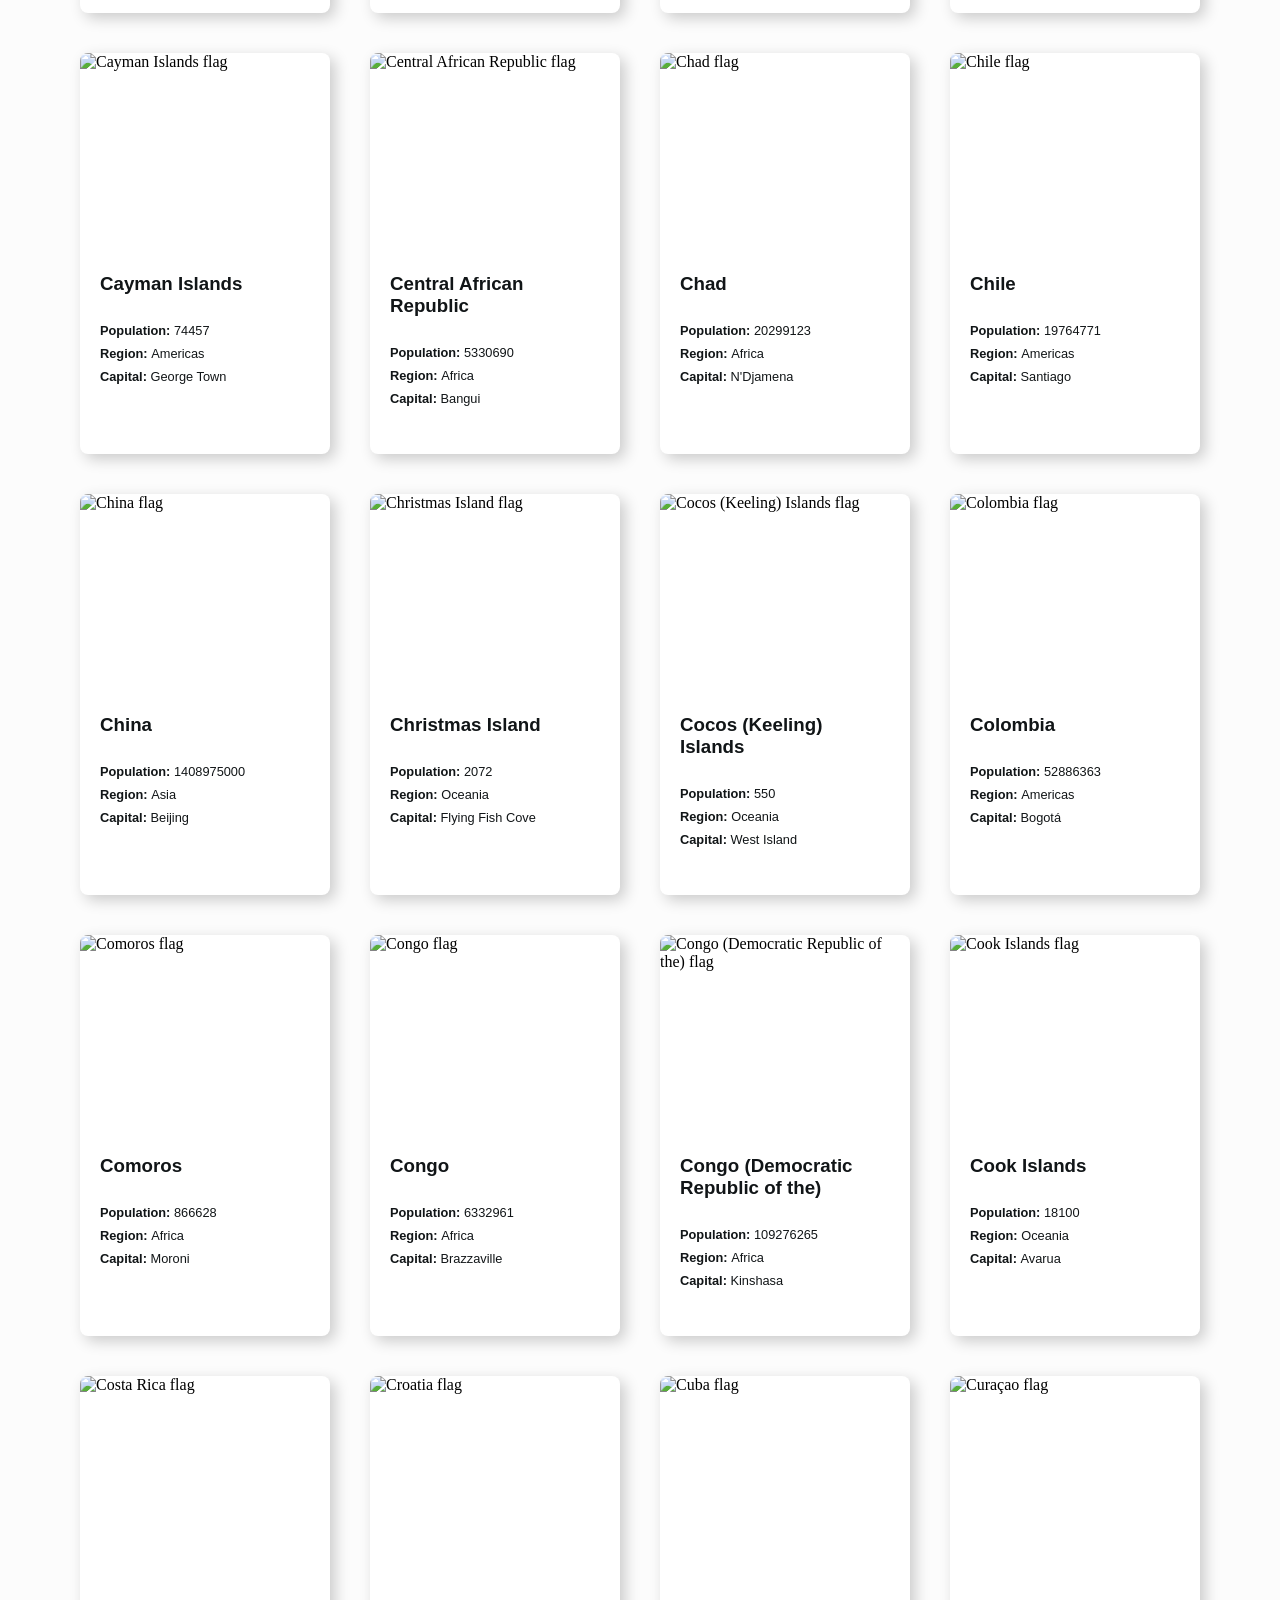
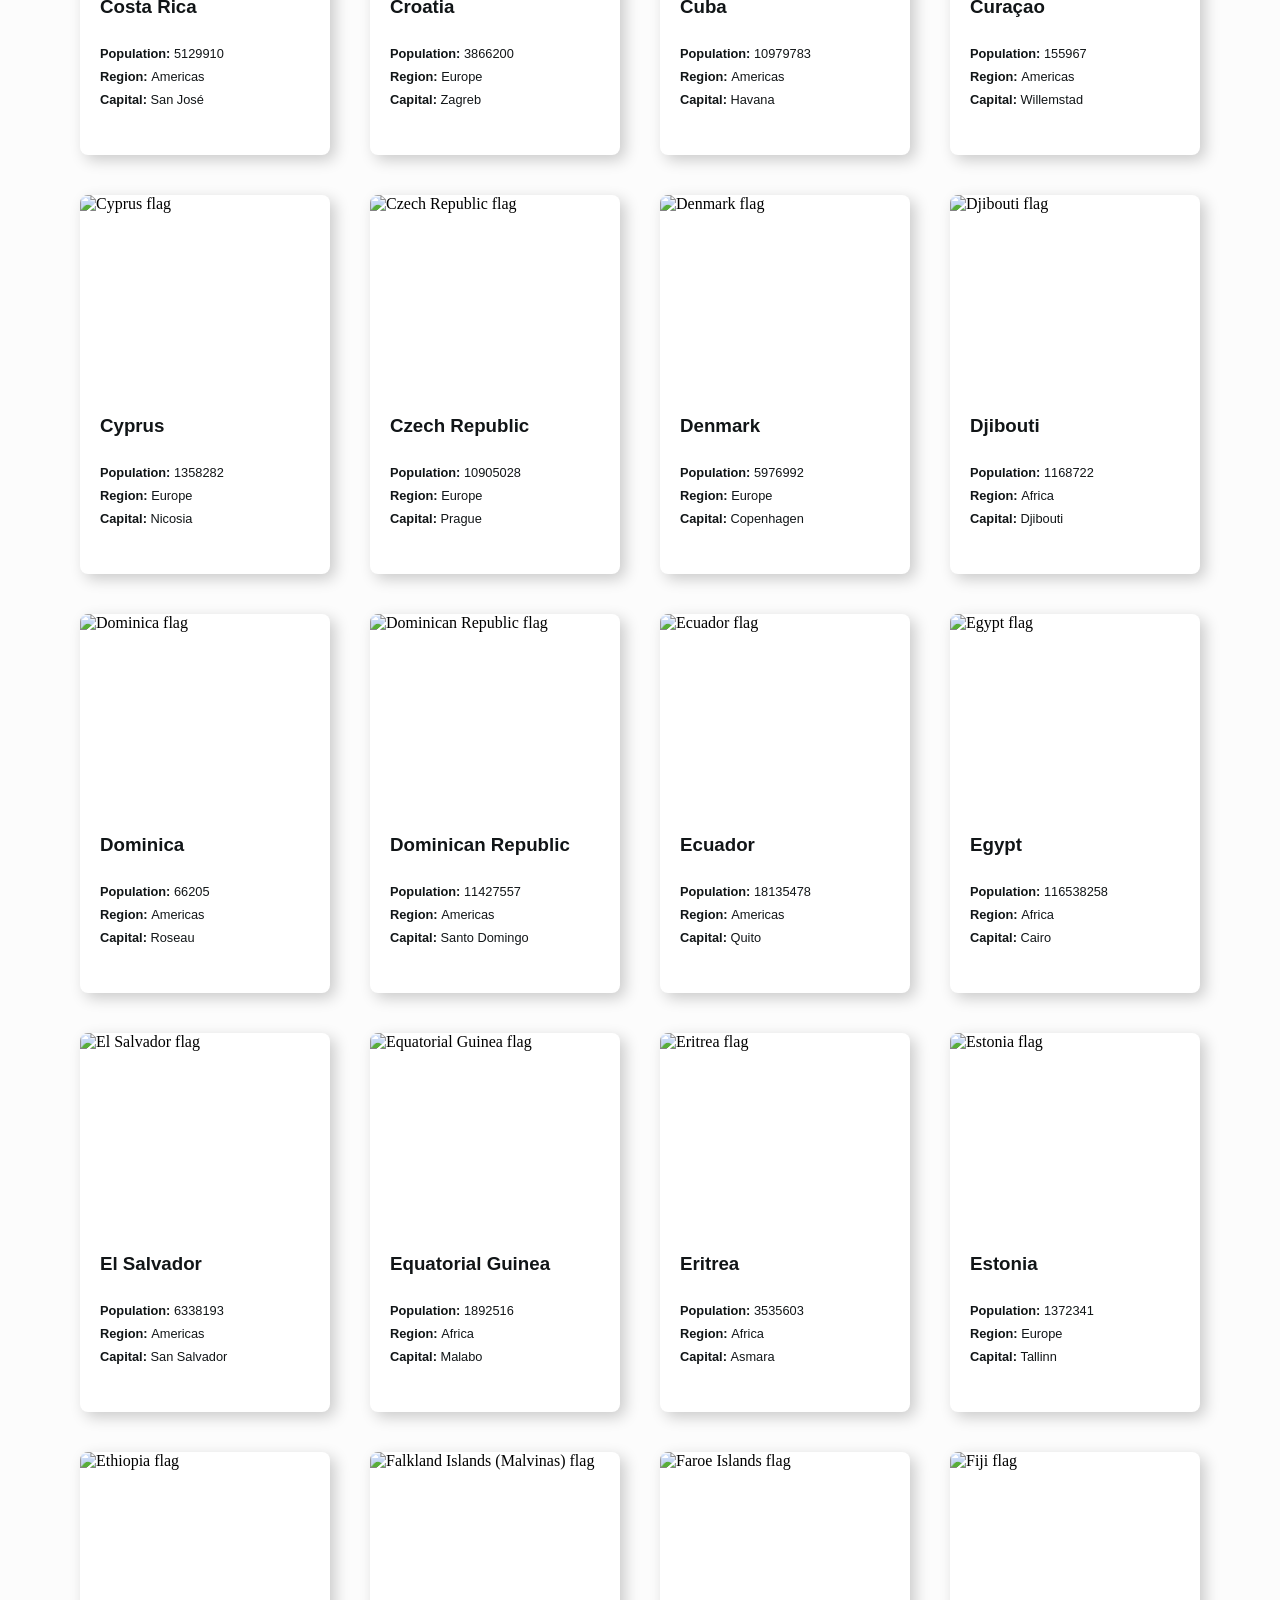
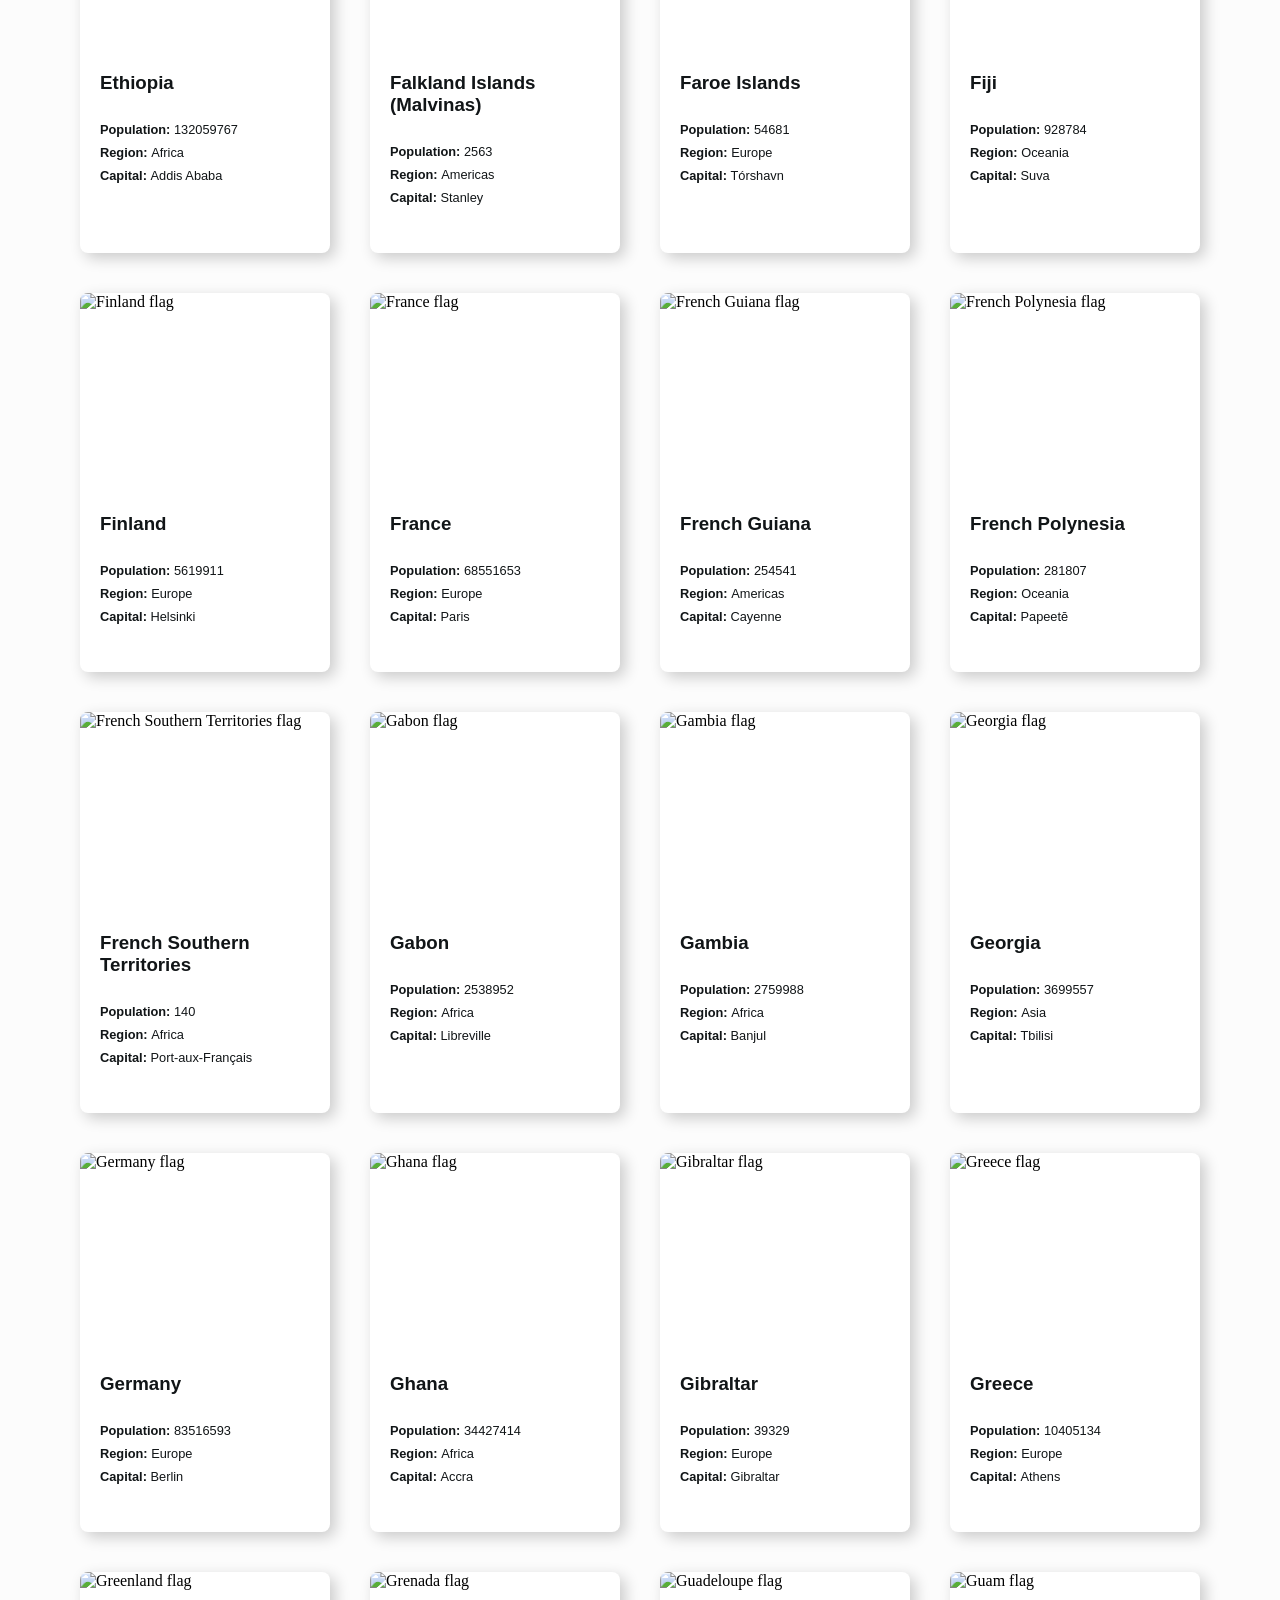
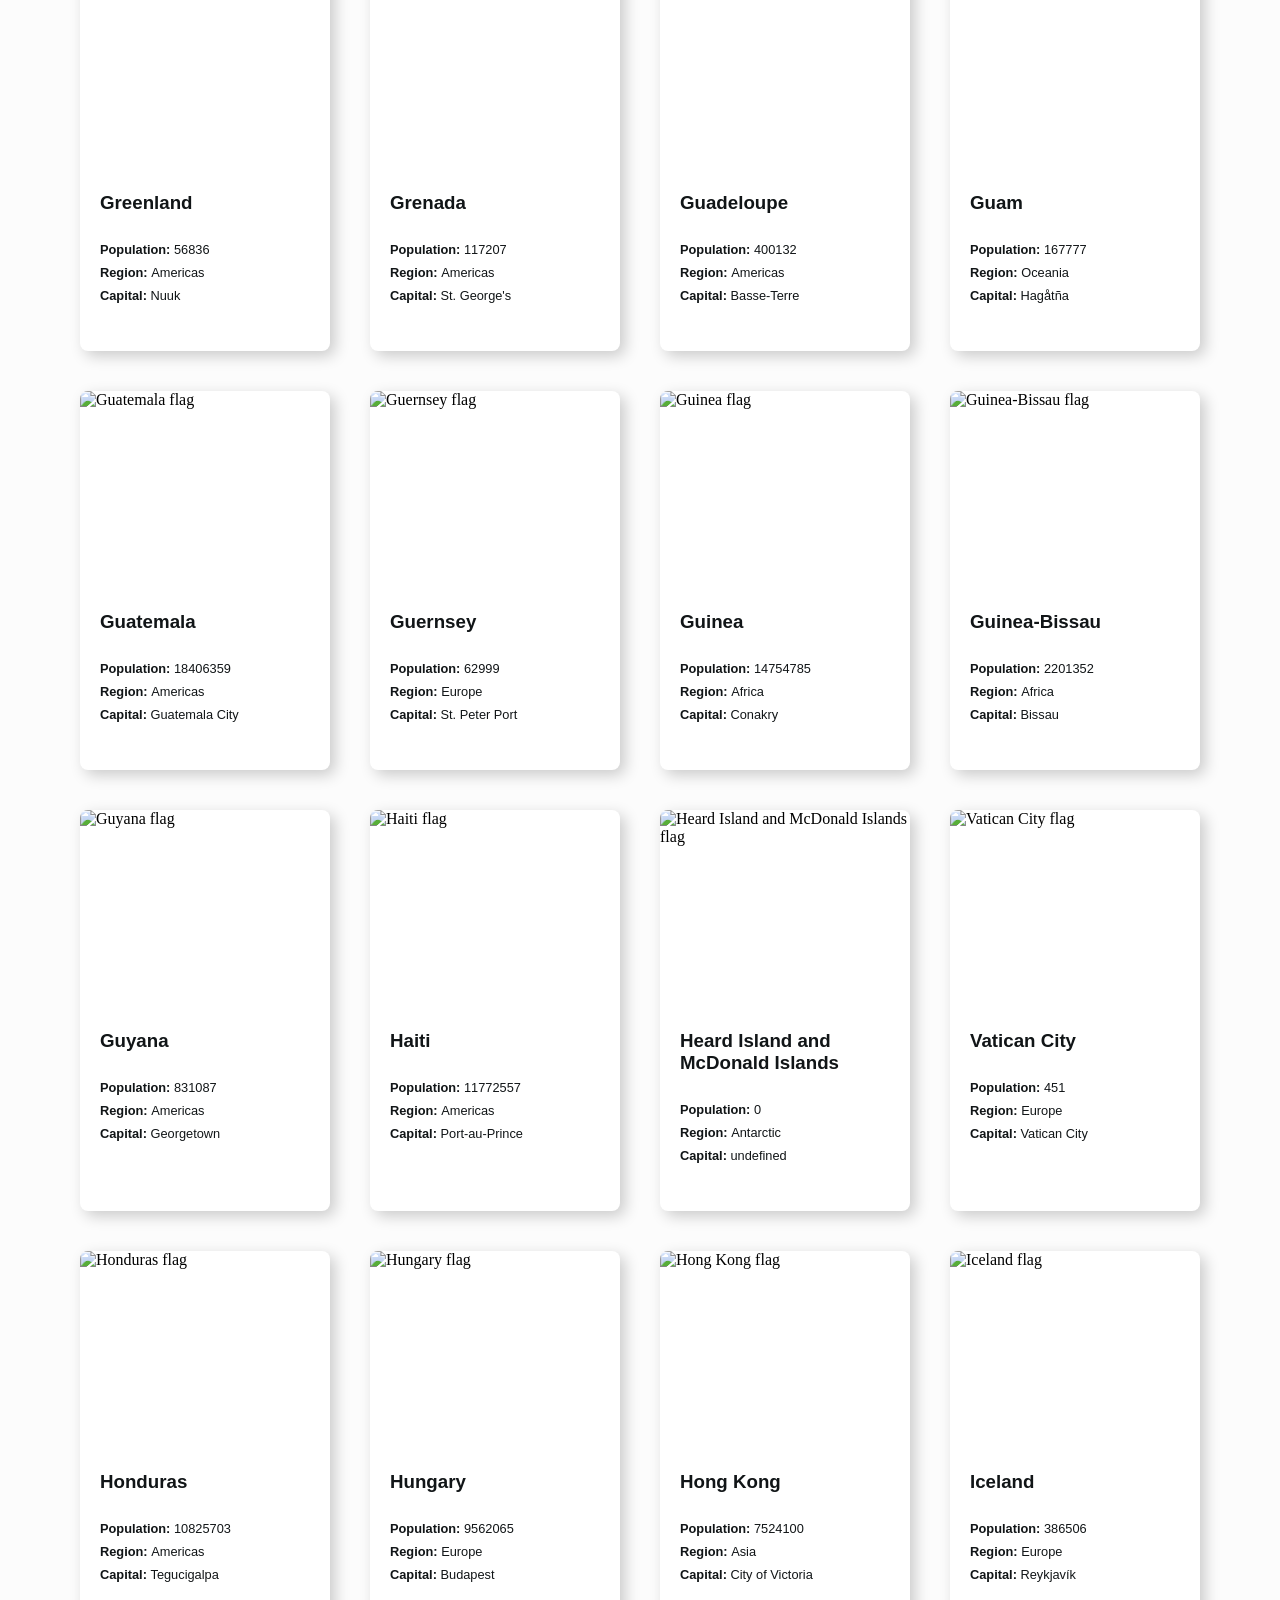
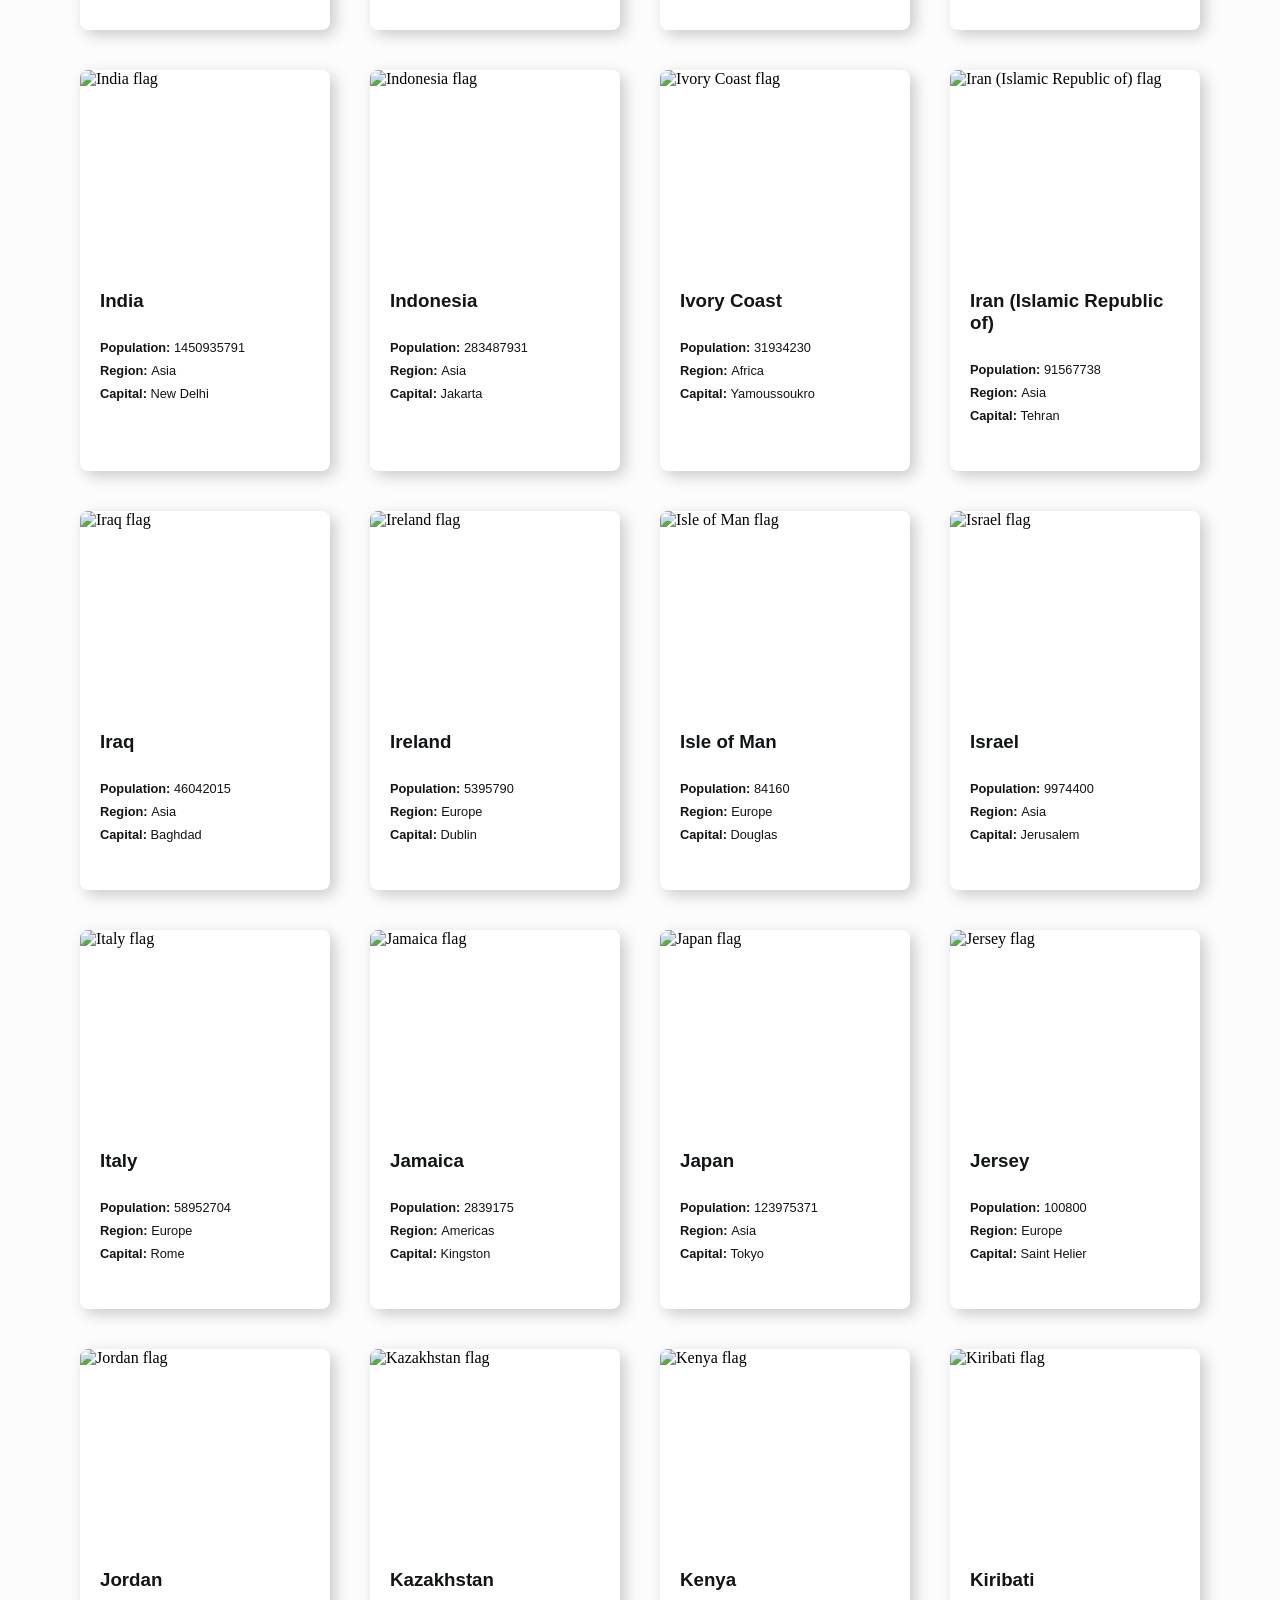
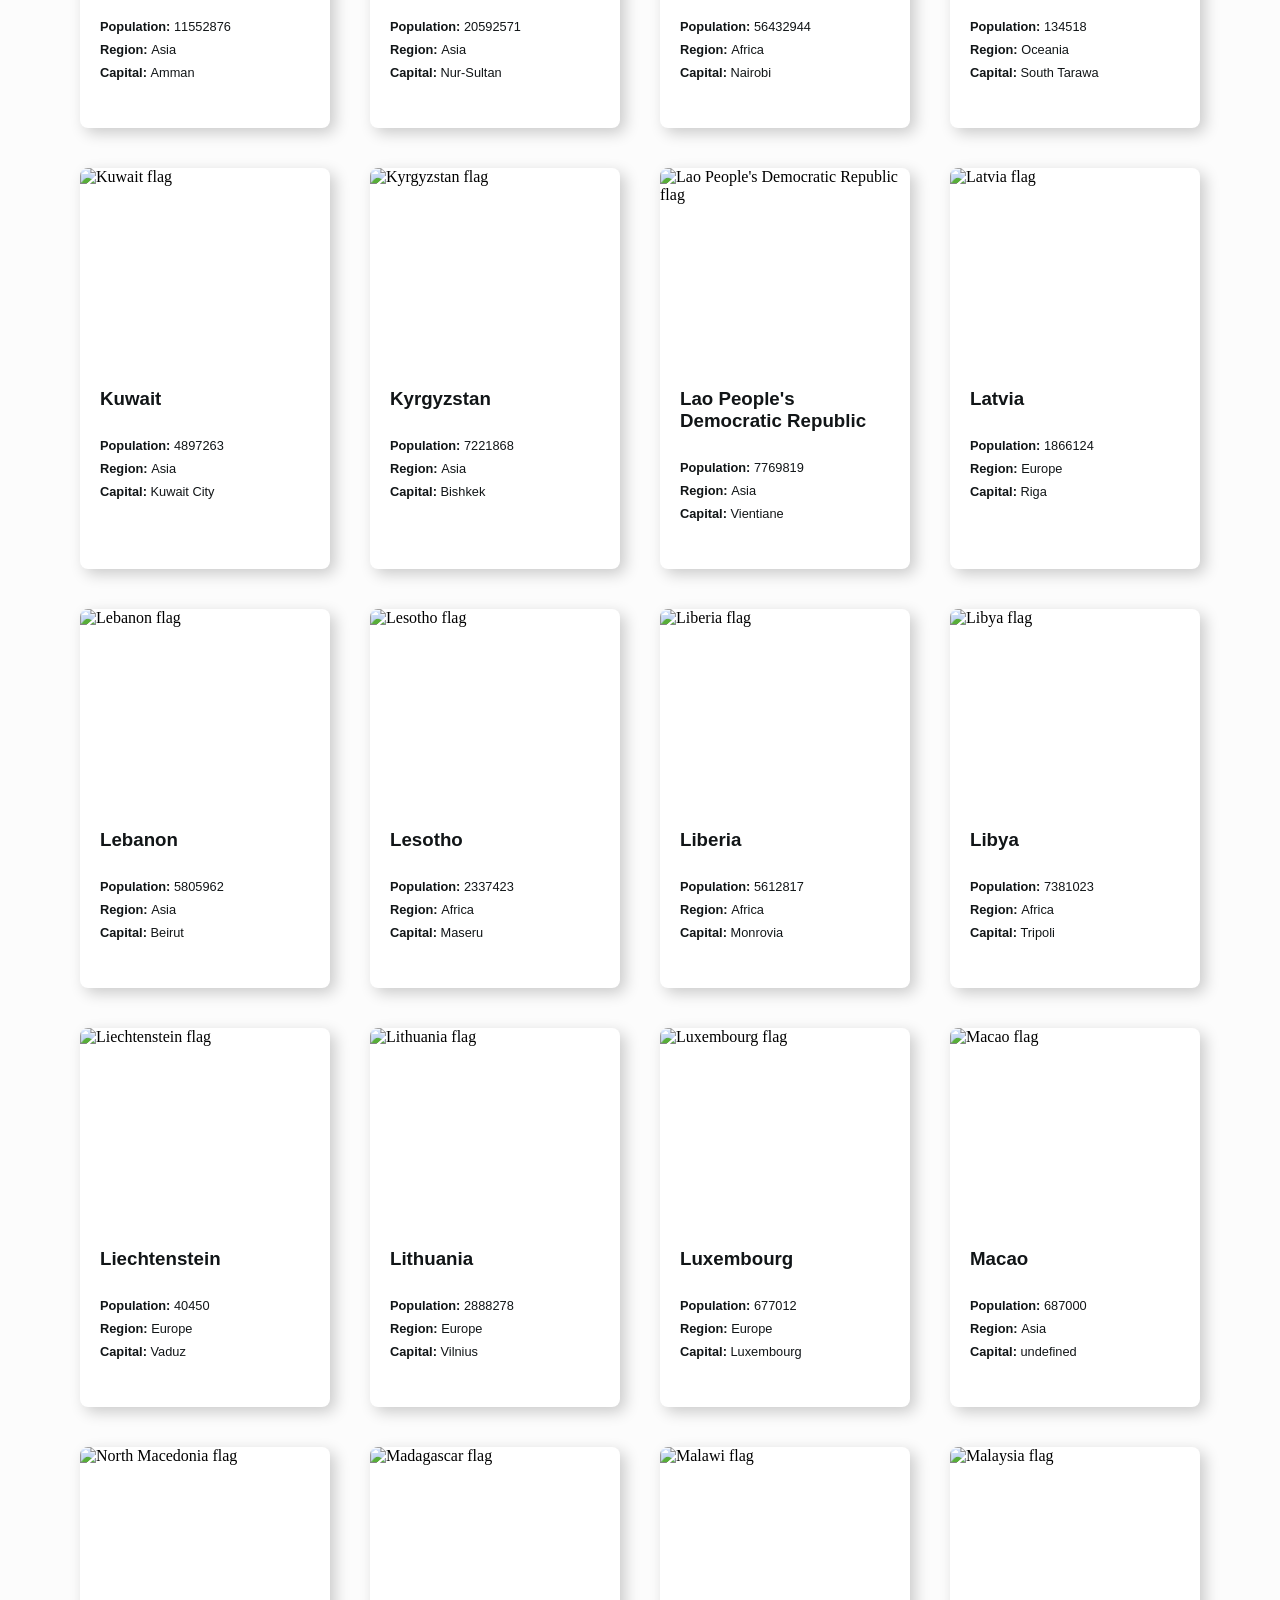
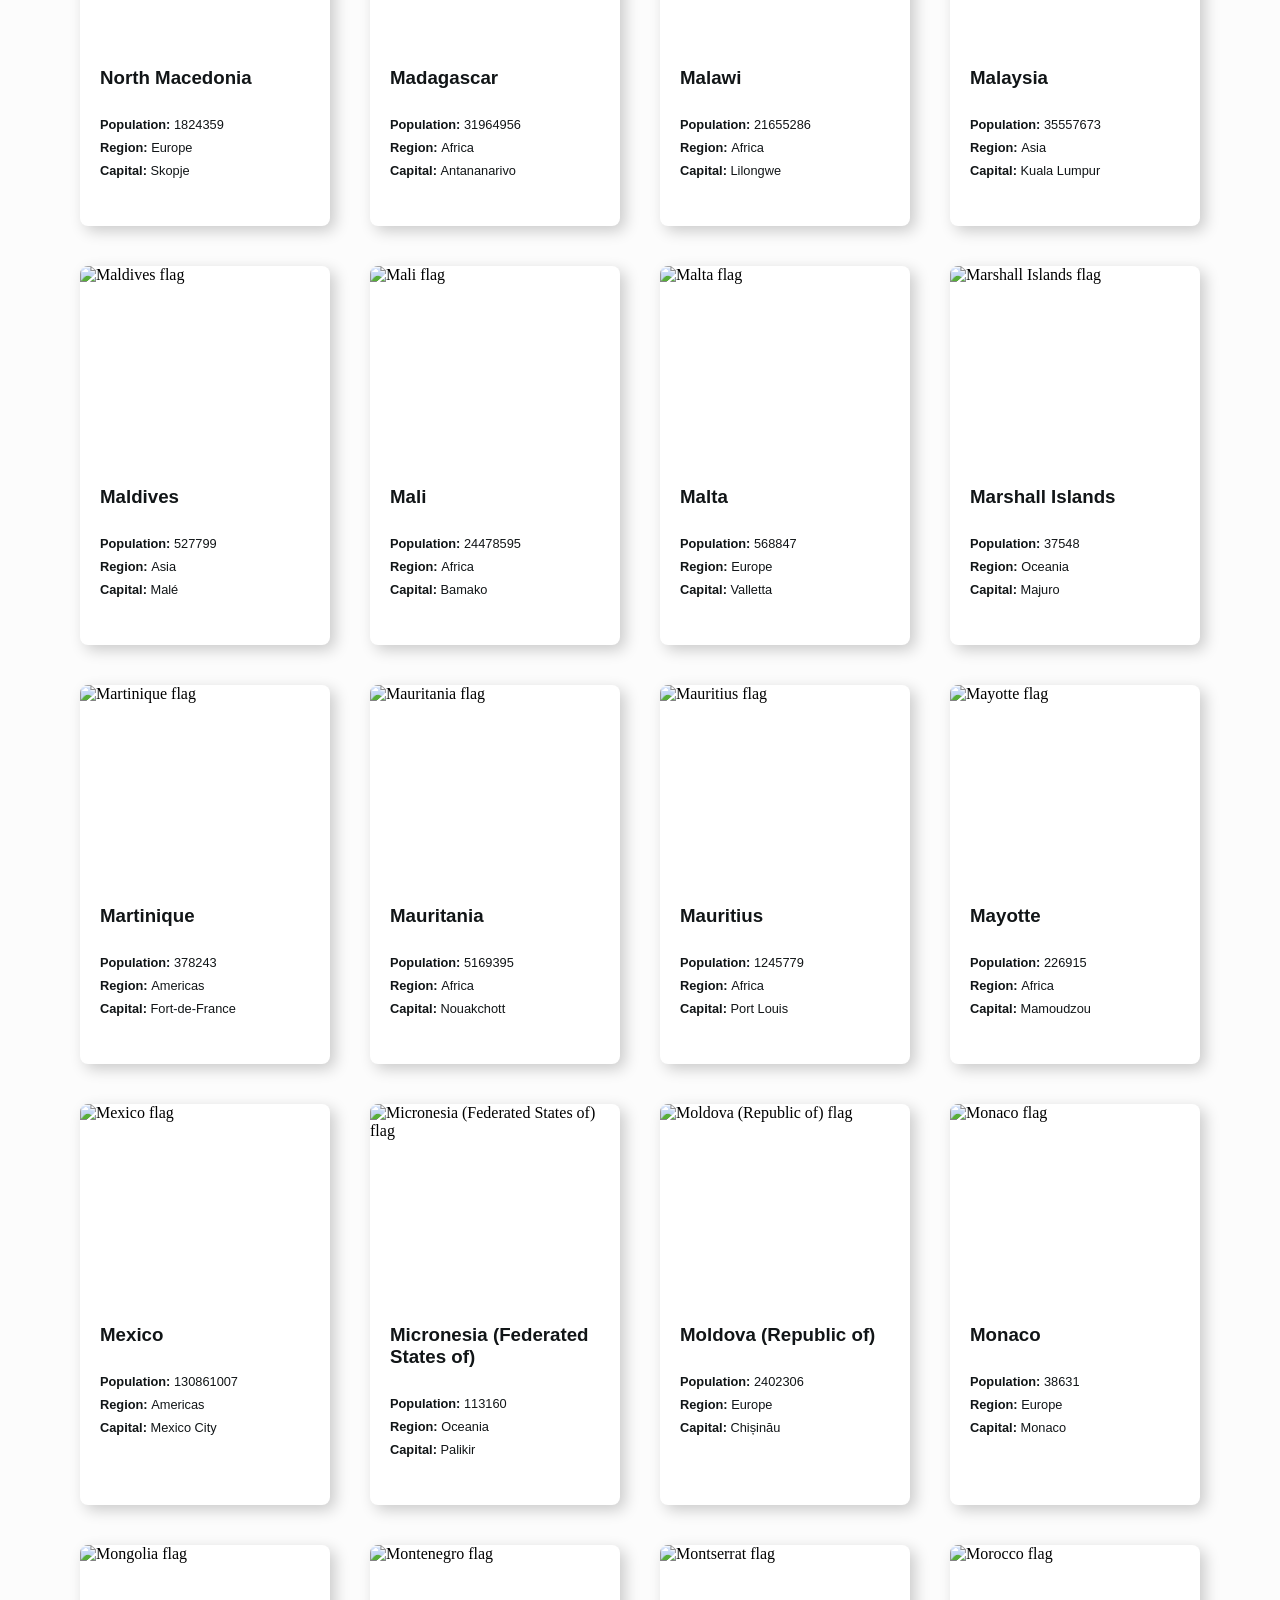
==== commit a5761656: "fix dark mode color issues" ====
--- a/index.html
+++ b/index.html
@@ -16,8 +16,8 @@
            <div class="toggle-btn-container">
            <button class="toggle-bg-btn">
             <img src="/assets/moon.svg" alt="Moon icon"
-            class="moon-icon">
-            <span>Dark Mode</span>
+            class="moon-icon" id="theme-icon">
+            <span class="toggle-text">Dark Mode</span>
            </button>
             </div>
         </header>
--- a/styles.css
+++ b/styles.css
@@ -20,12 +20,18 @@
     --FontWeights1: 300;
     --FontWeights1: 600;    
     --FontWeights1: 800;
-     --MainFont: "Nunito Sans";
+    --MainFont: "Nunito Sans", sans-serif;
 }
 
 .dark-mode {
     --Blue900-DarkModeElements: hsl(209, 23%, 22%);
-   background-color: var(--Blue950-DarkModeBackground);
+    --Grey950LightModeText: hsl(0, 0%, 100%);
+    background-color: var(--Blue950-DarkModeBackground);
+   --WhiteDarkModeTextLightModeElements: hsl(0, 0%, 100%);
+   --Grey50LightModeBackground: #3a3a3a;
+   --Grey950LightModeText: hsl(0, 0%, 100%);
+   --WhiteDarkModeTextLightModeElements: hsl(207, 26%, 17%);
+    --Grey950LightModeText: hsl(0, 0%, 100%);
    color: var(--WhiteDarkModeTextLightModeElements)
 }
 
@@ -41,23 +47,24 @@
     justify-content: space-between;
     align-items: center;
     height: 60px;
-    background-color: var(--WhiteDarkModeTextLightModeElements);
-    box-shadow: 5px 5px 15px 0px rgba(0, 0, 0, 0.20);
-
+    box-shadow: 5px 5px 15px 0px rgba(0, 0, 0, 0.20);
+    color: var(--Grey950LightModeText);
 }
 
 .header-text {
     font-family: var(--MainFont);
     font-weight: bold;
     margin-left: 80px;
-    color: var();
-}
+    font-family: var(--MainFont);
+    color: var(--Grey950LightModeText);
+}
+
 
 .toggle-bg-btn {
     background-color: transparent;
     border: none;
     display: flex;
-    align-items: center;display: flex;
+    align-items: center;
     align-items: center;
     gap: 6px;
     margin-right: 80px;
@@ -68,6 +75,26 @@
     width: 20px;
 }
 
+.toggle-text {
+    font-family: var(--MainFont);
+    color: var(--Grey950LightModeText);
+}
+
+.back-btn {
+    margin: 60px 0;
+    padding: 8px 20px;
+    background-color: var(--Grey50LightModeBackground);
+    border: none;
+    box-shadow: 5px 5px 15px 0px rgba(0, 0, 0, 0.20);
+    border-radius: 6px;
+}
+
+.back-btn>a {
+    text-decoration: none;
+    color: var(--Blue900-DarkModeElements);
+    font-weight: 400;
+}
+
 .search-section {
     display: flex;
     justify-content: space-between;
@@ -84,6 +111,7 @@
     box-shadow: 5px 5px 15px 0px rgba(0, 0, 0, 0.20);
     border-radius: 8px;
     border: none;
+    background-color: var(--Grey50LightModeBackground)
 }
 
 .search-input:active {
@@ -92,11 +120,18 @@
     box-shadow: none;
 }
 
-.search-input-container > input {
+.search-input {
     border: none;
     padding: 10px;
     min-width: 300px;
     width: 100%;
+    color: var(--Grey950LightModeText);
+    background-color: var(--Grey50LightModeBackground);
+    font-size: 1em;
+}
+
+.search-input::placeholder {
+    color: var(--Grey950LightModeText);
 }
 
 .search-input-container > img {
@@ -111,6 +146,7 @@
     border-radius: 6px;
     webkit-appearance: none;
     moz-appearance: none;
+    color: var(--Grey950LightModeText);
     /* appearance: none; */
 
 }
@@ -122,6 +158,7 @@
     margin: 40px 80px;
 }
 
+
 .countries-result {
     border-radius: 8px;
     max-width: 300px;
@@ -130,6 +167,20 @@
     overflow: hidden;
     background-color: var(--WhiteDarkModeTextLightModeElements);
     box-shadow: 5px 5px 15px 0px rgba(0, 0, 0, 0.20);
+    padding-bottom: 40px;
+}
+
+.countries-result p {
+    font-family: var(--MainFont);
+    margin: 8px 20px;
+    color: var(--Grey950LightModeText);
+    font-size: .8em;
+}
+
+.country-name {
+    font-family: var(--MainFont);
+    padding: 20px;
+    color: var(--Grey950LightModeText);
 }
 
 .countries-result .country-flag {
@@ -143,6 +194,9 @@
     height: 200px;
     object-fit: cover;
 }
+
+
+
 /* 
 
 
